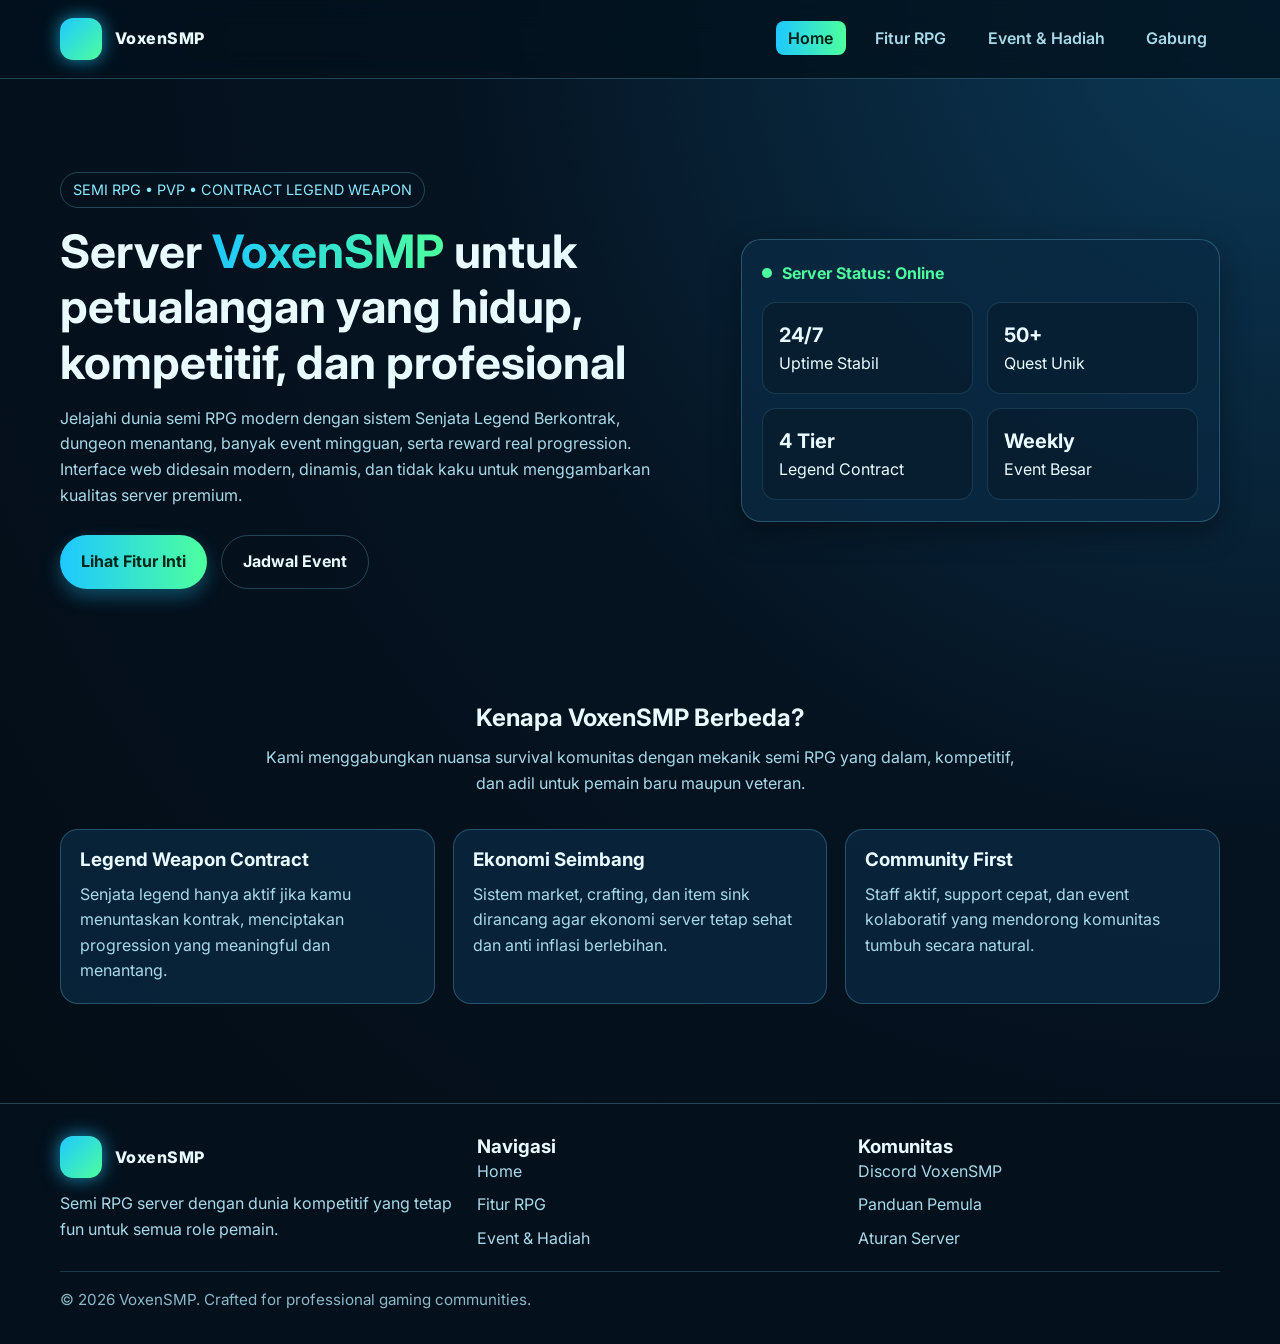
==== index.html @ 5a617f26 "Create multi-page VoxenSMP themed website with animations" ====
<!doctype html>
<html lang="id">
  <head>
    <meta charset="UTF-8" />
    <meta name="viewport" content="width=device-width, initial-scale=1.0" />
    <title>VoxenSMP | Semi RPG Minecraft Server</title>
    <meta name="description" content="Website resmi VoxenSMP - server semi RPG dengan senjata legend berkontrak, event seru, dan hadiah eksklusif." />
    <link rel="preconnect" href="https://fonts.googleapis.com" />
    <link rel="preconnect" href="https://fonts.gstatic.com" crossorigin />
    <link href="https://fonts.googleapis.com/css2?family=Inter:wght@400;600;700;800&display=swap" rel="stylesheet" />
    <link rel="stylesheet" href="assets/css/style.css" />
  </head>
  <body>
    <header>
      <div class="container navbar">
        <a class="brand" href="index.html"><span class="brand-glow"></span>VoxenSMP</a>
        <ul class="nav-links">
          <li><a class="active" href="index.html">Home</a></li>
          <li><a href="features.html">Fitur RPG</a></li>
          <li><a href="events.html">Event & Hadiah</a></li>
          <li><a href="#join">Gabung</a></li>
        </ul>
      </div>
    </header>

    <main>
      <section class="hero">
        <span class="floating-orb orb-a"></span>
        <span class="floating-orb orb-b"></span>
        <div class="container hero-grid">
          <div class="reveal">
            <span class="tag">SEMI RPG • PVP • CONTRACT LEGEND WEAPON</span>
            <h1>Server <span class="text-accent">VoxenSMP</span> untuk petualangan yang hidup, kompetitif, dan profesional</h1>
            <p>
              Jelajahi dunia semi RPG modern dengan sistem Senjata Legend Berkontrak, dungeon menantang,
              banyak event mingguan, serta reward real progression. Interface web didesain modern, dinamis,
              dan tidak kaku untuk menggambarkan kualitas server premium.
            </p>
            <div class="cta-row" id="join">
              <a class="btn-primary" href="features.html">Lihat Fitur Inti</a>
              <a class="btn-secondary" href="events.html">Jadwal Event</a>
            </div>
          </div>

          <aside class="hero-card reveal">
            <div class="live-indicator"><span class="live-dot"></span>Server Status: Online</div>
            <div class="stats">
              <div class="stat-item">
                <strong>24/7</strong>
                <span>Uptime Stabil</span>
              </div>
              <div class="stat-item">
                <strong>50+</strong>
                <span>Quest Unik</span>
              </div>
              <div class="stat-item">
                <strong>4 Tier</strong>
                <span>Legend Contract</span>
              </div>
              <div class="stat-item">
                <strong>Weekly</strong>
                <span>Event Besar</span>
              </div>
            </div>
          </aside>
        </div>
      </section>

      <section>
        <div class="container">
          <div class="section-head reveal">
            <h2>Kenapa VoxenSMP Berbeda?</h2>
            <p>
              Kami menggabungkan nuansa survival komunitas dengan mekanik semi RPG yang dalam, kompetitif,
              dan adil untuk pemain baru maupun veteran.
            </p>
          </div>
          <div class="card-grid">
            <article class="card reveal">
              <h3>Legend Weapon Contract</h3>
              <p>Senjata legend hanya aktif jika kamu menuntaskan kontrak, menciptakan progression yang meaningful dan menantang.</p>
            </article>
            <article class="card reveal">
              <h3>Ekonomi Seimbang</h3>
              <p>Sistem market, crafting, dan item sink dirancang agar ekonomi server tetap sehat dan anti inflasi berlebihan.</p>
            </article>
            <article class="card reveal">
              <h3>Community First</h3>
              <p>Staff aktif, support cepat, dan event kolaboratif yang mendorong komunitas tumbuh secara natural.</p>
            </article>
          </div>
        </div>
      </section>
    </main>

    <footer>
      <div class="container">
        <div class="footer-grid">
          <div>
            <a class="brand" href="index.html"><span class="brand-glow"></span>VoxenSMP</a>
            <p style="margin-top:0.8rem;color:var(--muted);">Semi RPG server dengan dunia kompetitif yang tetap fun untuk semua role pemain.</p>
          </div>
          <div>
            <h3>Navigasi</h3>
            <ul class="footer-links">
              <li><a href="index.html">Home</a></li>
              <li><a href="features.html">Fitur RPG</a></li>
              <li><a href="events.html">Event & Hadiah</a></li>
            </ul>
          </div>
          <div>
            <h3>Komunitas</h3>
            <ul class="footer-links">
              <li><a href="#">Discord VoxenSMP</a></li>
              <li><a href="#">Panduan Pemula</a></li>
              <li><a href="#">Aturan Server</a></li>
            </ul>
          </div>
        </div>
        <p class="copy">© <span id="year"></span> VoxenSMP. Crafted for professional gaming communities.</p>
      </div>
    </footer>

    <script src="assets/js/main.js"></script>
  </body>
</html>
---- assets/css/style.css ----
:root {
  --bg: #061a2a;
  --bg-soft: #0b2740;
  --card: rgba(10, 42, 67, 0.75);
  --primary: #1ec8ff;
  --secondary: #4dff9d;
  --text: #e9fbff;
  --muted: #a8d9e8;
  --line: rgba(126, 228, 255, 0.25);
  --shadow: 0 10px 30px rgba(0, 0, 0, 0.35);
}

* {
  margin: 0;
  padding: 0;
  box-sizing: border-box;
}

html,
body {
  scroll-behavior: smooth;
  font-family: "Inter", "Segoe UI", Tahoma, Geneva, Verdana, sans-serif;
  background: radial-gradient(circle at top right, #0c3a58 0%, #051321 45%, #030c14 100%);
  color: var(--text);
  line-height: 1.6;
}

body::before {
  content: "";
  position: fixed;
  inset: 0;
  pointer-events: none;
  background: linear-gradient(120deg, rgba(30, 200, 255, 0.08), rgba(77, 255, 157, 0.05));
  z-index: -2;
}

.container {
  width: min(1160px, 92%);
  margin: 0 auto;
}

header {
  position: sticky;
  top: 0;
  z-index: 30;
  backdrop-filter: blur(14px);
  background: rgba(2, 17, 29, 0.78);
  border-bottom: 1px solid var(--line);
}

.navbar {
  display: flex;
  justify-content: space-between;
  align-items: center;
  min-height: 78px;
  gap: 1rem;
}

.brand {
  display: flex;
  align-items: center;
  gap: 0.8rem;
  text-decoration: none;
  color: var(--text);
  font-weight: 800;
  letter-spacing: 0.5px;
}

.brand-glow {
  width: 42px;
  height: 42px;
  border-radius: 13px;
  background: linear-gradient(135deg, var(--primary), var(--secondary));
  box-shadow: 0 0 18px rgba(30, 200, 255, 0.7);
  animation: pulse 2.8s infinite;
}

.nav-links {
  display: flex;
  align-items: center;
  gap: 1rem;
  list-style: none;
}

.nav-links a {
  text-decoration: none;
  color: var(--muted);
  font-weight: 600;
  padding: 0.45rem 0.8rem;
  border-radius: 8px;
  transition: 0.25s;
}

.nav-links a:hover,
.nav-links a.active {
  color: #002016;
  background: linear-gradient(90deg, var(--primary), var(--secondary));
}

.btn-primary,
.btn-secondary {
  display: inline-flex;
  align-items: center;
  justify-content: center;
  text-decoration: none;
  border-radius: 999px;
  padding: 0.8rem 1.3rem;
  font-weight: 700;
  transition: 0.25s ease;
  border: none;
}

.btn-primary {
  background: linear-gradient(90deg, var(--primary), var(--secondary));
  color: #002619;
  box-shadow: 0 8px 18px rgba(30, 200, 255, 0.32);
}

.btn-primary:hover {
  transform: translateY(-2px);
}

.btn-secondary {
  border: 1px solid var(--line);
  color: var(--text);
}

.btn-secondary:hover {
  border-color: var(--secondary);
  color: var(--secondary);
}

.hero {
  position: relative;
  padding: 5.8rem 0 4rem;
  overflow: hidden;
}

.floating-orb {
  position: absolute;
  border-radius: 999px;
  filter: blur(4px);
  z-index: -1;
  animation: float 7s ease-in-out infinite;
}

.orb-a {
  width: 190px;
  height: 190px;
  background: rgba(30, 200, 255, 0.26);
  top: 12%;
  left: -70px;
}

.orb-b {
  width: 250px;
  height: 250px;
  background: rgba(77, 255, 157, 0.21);
  right: -80px;
  bottom: 0;
  animation-delay: 1.4s;
}

.hero-grid {
  display: grid;
  grid-template-columns: 1.15fr 0.85fr;
  gap: 2rem;
  align-items: center;
}

.tag {
  display: inline-block;
  margin-bottom: 1rem;
  font-size: 0.9rem;
  color: #8ceaff;
  padding: 0.35rem 0.75rem;
  border: 1px solid var(--line);
  border-radius: 999px;
}

h1,
h2,
h3 {
  line-height: 1.2;
}

.hero h1 {
  font-size: clamp(2rem, 3.6vw, 3.6rem);
  margin-bottom: 1rem;
}

.text-accent {
  background: linear-gradient(90deg, var(--primary), var(--secondary));
  -webkit-background-clip: text;
  background-clip: text;
  color: transparent;
}

.hero p {
  color: var(--muted);
  max-width: 620px;
}

.cta-row {
  display: flex;
  flex-wrap: wrap;
  gap: 0.9rem;
  margin-top: 1.7rem;
}

.hero-card {
  background: var(--card);
  border: 1px solid var(--line);
  border-radius: 20px;
  padding: 1.3rem;
  box-shadow: var(--shadow);
}

.live-indicator {
  display: flex;
  align-items: center;
  gap: 0.6rem;
  margin-bottom: 1rem;
  color: var(--secondary);
  font-weight: 700;
}

.live-dot {
  width: 10px;
  height: 10px;
  background: var(--secondary);
  border-radius: 999px;
  box-shadow: 0 0 0 0 rgba(77, 255, 157, 0.8);
  animation: ping 2s infinite;
}

.stats {
  display: grid;
  grid-template-columns: 1fr 1fr;
  gap: 0.9rem;
}

.stat-item {
  padding: 1rem;
  background: rgba(8, 28, 45, 0.72);
  border: 1px solid rgba(126, 228, 255, 0.14);
  border-radius: 14px;
}

.stat-item strong {
  font-size: 1.25rem;
  display: block;
}

section {
  padding: 3.2rem 0;
}

.section-head {
  text-align: center;
  margin-bottom: 2rem;
}

.section-head p {
  color: var(--muted);
  max-width: 760px;
  margin: 0.8rem auto 0;
}

.card-grid {
  display: grid;
  grid-template-columns: repeat(3, minmax(0, 1fr));
  gap: 1.1rem;
}

.card {
  background: var(--card);
  border: 1px solid var(--line);
  border-radius: 18px;
  padding: 1.2rem;
  transition: transform 0.3s, border-color 0.3s;
}

.card:hover {
  transform: translateY(-6px);
  border-color: rgba(77, 255, 157, 0.5);
}

.card p {
  color: var(--muted);
  margin-top: 0.65rem;
}

.timeline {
  border-left: 2px solid rgba(30, 200, 255, 0.35);
  padding-left: 1.2rem;
  display: grid;
  gap: 1rem;
}

.timeline-item {
  background: rgba(9, 35, 56, 0.75);
  border: 1px solid var(--line);
  border-radius: 14px;
  padding: 1rem;
}

.timeline-item small {
  color: var(--secondary);
  font-weight: 700;
}

footer {
  margin-top: 3rem;
  border-top: 1px solid var(--line);
  background: rgba(4, 18, 30, 0.82);
  padding: 2rem 0;
}

.footer-grid {
  display: grid;
  grid-template-columns: 1.1fr 1fr 1fr;
  gap: 1.2rem;
}

.footer-links {
  list-style: none;
  display: grid;
  gap: 0.5rem;
}

.footer-links a {
  color: var(--muted);
  text-decoration: none;
}

.footer-links a:hover {
  color: var(--secondary);
}

.copy {
  margin-top: 1.2rem;
  color: #8cb8c7;
  font-size: 0.95rem;
  border-top: 1px solid rgba(126, 228, 255, 0.2);
  padding-top: 1rem;
}

.reveal {
  opacity: 0;
  transform: translateY(14px);
  transition: all 0.6s ease;
}

.reveal.visible {
  opacity: 1;
  transform: none;
}

@keyframes pulse {
  0%,
  100% { transform: scale(1); }
  50% { transform: scale(1.08); }
}

@keyframes float {
  0%,
  100% { transform: translateY(0); }
  50% { transform: translateY(-16px); }
}

@keyframes ping {
  0% { box-shadow: 0 0 0 0 rgba(77, 255, 157, 0.65); }
  80% { box-shadow: 0 0 0 12px rgba(77, 255, 157, 0); }
  100% { box-shadow: 0 0 0 0 rgba(77, 255, 157, 0); }
}

@media (max-width: 980px) {
  .hero-grid,
  .footer-grid { grid-template-columns: 1fr; }
  .card-grid { grid-template-columns: repeat(2, minmax(0, 1fr)); }
}

@media (max-width: 700px) {
  .navbar { flex-wrap: wrap; padding: 0.8rem 0; }
  .nav-links { flex-wrap: wrap; }
  .card-grid,
  .stats { grid-template-columns: 1fr; }
  .hero { padding-top: 3.2rem; }
}
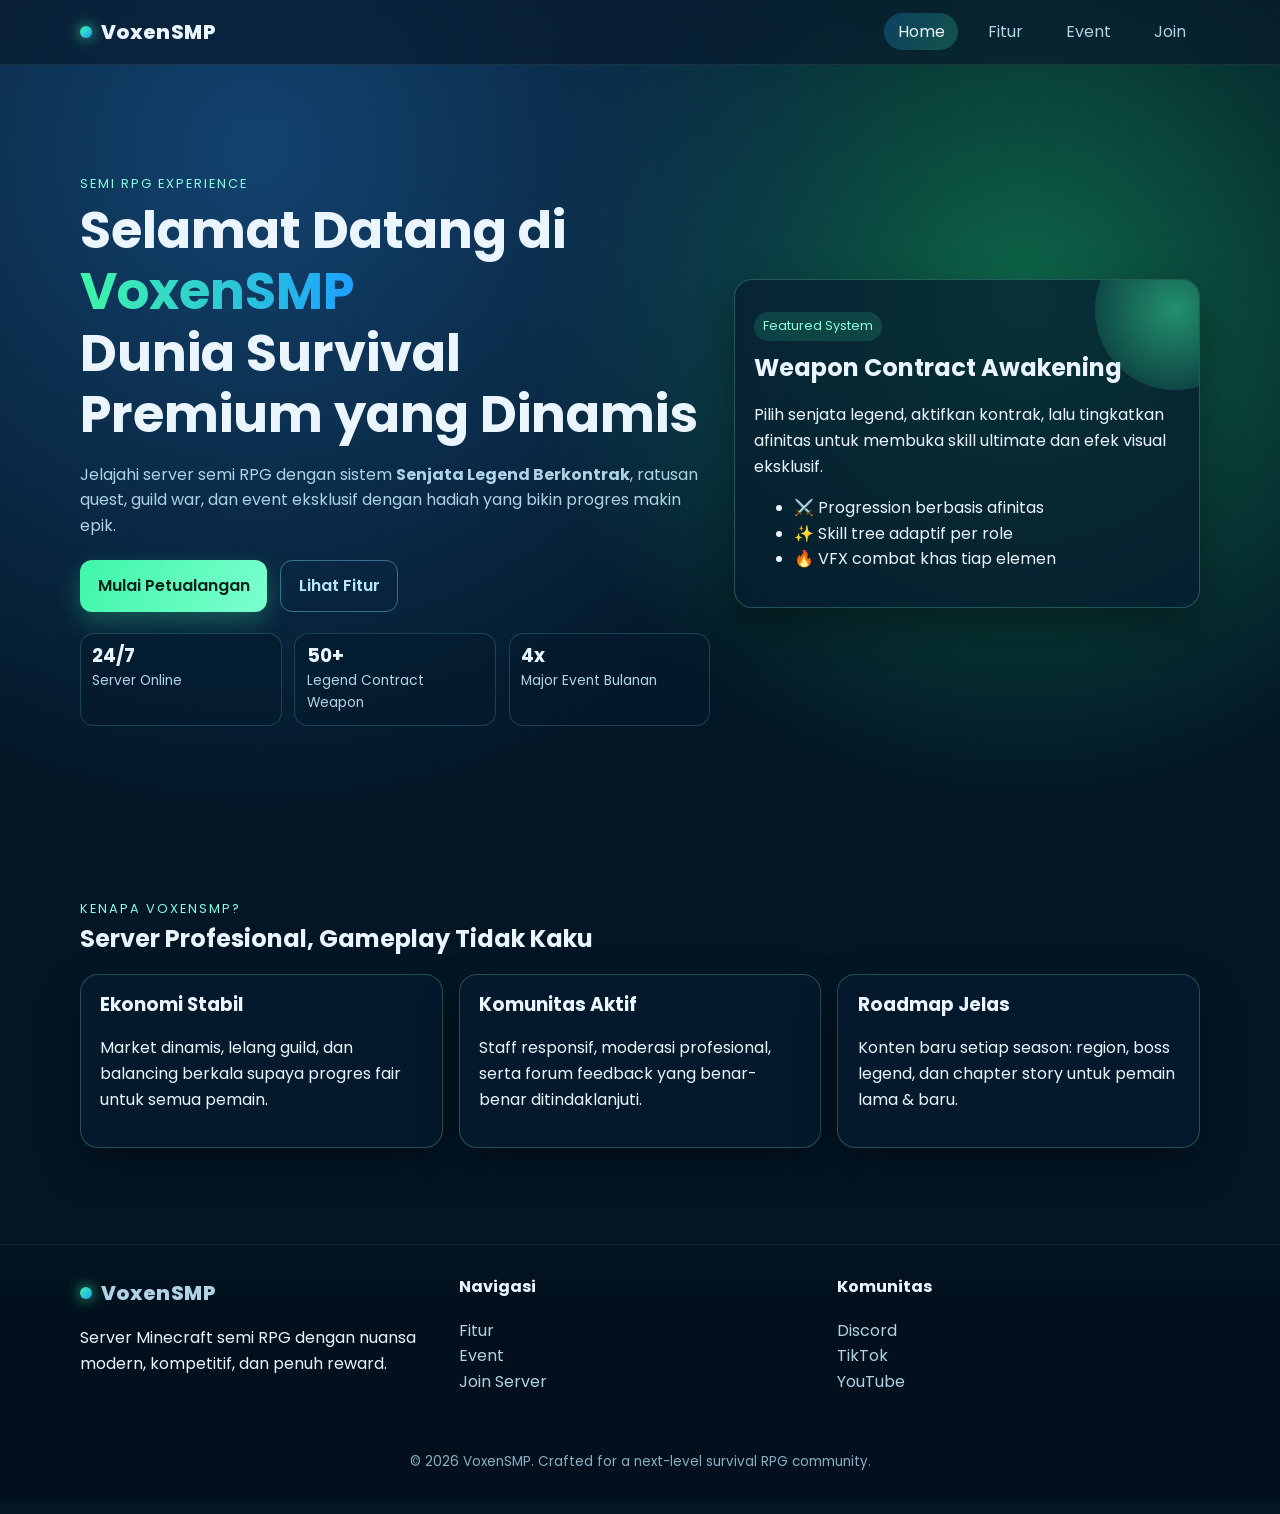
==== commit e526e181: "Create multi-page VoxenSMP website with animated blue-green theme" ====
--- a/index.html
+++ b/index.html
@@ -3,124 +3,152 @@
   <head>
     <meta charset="UTF-8" />
     <meta name="viewport" content="width=device-width, initial-scale=1.0" />
-    <title>VoxenSMP | Semi RPG Minecraft Server</title>
-    <meta name="description" content="Website resmi VoxenSMP - server semi RPG dengan senjata legend berkontrak, event seru, dan hadiah eksklusif." />
+    <title>VoxenSMP | Semi RPG Survival Server</title>
+    <meta
+      name="description"
+      content="VoxenSMP adalah server semi RPG dengan sistem senjata legend berkontrak, event rutin, dan hadiah menarik."
+    />
     <link rel="preconnect" href="https://fonts.googleapis.com" />
     <link rel="preconnect" href="https://fonts.gstatic.com" crossorigin />
-    <link href="https://fonts.googleapis.com/css2?family=Inter:wght@400;600;700;800&display=swap" rel="stylesheet" />
-    <link rel="stylesheet" href="assets/css/style.css" />
+    <link
+      href="https://fonts.googleapis.com/css2?family=Poppins:wght@300;400;500;600;700;800&display=swap"
+      rel="stylesheet"
+    />
+    <link rel="stylesheet" href="assets/styles.css" />
   </head>
   <body>
-    <header>
-      <div class="container navbar">
-        <a class="brand" href="index.html"><span class="brand-glow"></span>VoxenSMP</a>
-        <ul class="nav-links">
-          <li><a class="active" href="index.html">Home</a></li>
-          <li><a href="features.html">Fitur RPG</a></li>
-          <li><a href="events.html">Event & Hadiah</a></li>
-          <li><a href="#join">Gabung</a></li>
-        </ul>
+    <div class="bg-orb orb-a"></div>
+    <div class="bg-orb orb-b"></div>
+
+    <header class="site-header glass">
+      <div class="container nav-wrap">
+        <a class="brand" href="index.html">
+          <span class="brand-dot"></span>
+          VoxenSMP
+        </a>
+
+        <button class="menu-toggle" aria-label="Buka menu">☰</button>
+
+        <nav>
+          <ul class="nav-list">
+            <li><a class="active" href="index.html">Home</a></li>
+            <li><a href="fitur.html">Fitur</a></li>
+            <li><a href="event.html">Event</a></li>
+            <li><a href="join.html">Join</a></li>
+          </ul>
+        </nav>
       </div>
     </header>
 
     <main>
-      <section class="hero">
-        <span class="floating-orb orb-a"></span>
-        <span class="floating-orb orb-b"></span>
+      <section class="hero section">
         <div class="container hero-grid">
           <div class="reveal">
-            <span class="tag">SEMI RPG • PVP • CONTRACT LEGEND WEAPON</span>
-            <h1>Server <span class="text-accent">VoxenSMP</span> untuk petualangan yang hidup, kompetitif, dan profesional</h1>
-            <p>
-              Jelajahi dunia semi RPG modern dengan sistem Senjata Legend Berkontrak, dungeon menantang,
-              banyak event mingguan, serta reward real progression. Interface web didesain modern, dinamis,
-              dan tidak kaku untuk menggambarkan kualitas server premium.
+            <p class="kicker">Semi RPG Experience</p>
+            <h1>
+              Selamat Datang di <span>VoxenSMP</span><br />
+              Dunia Survival Premium yang Dinamis
+            </h1>
+            <p class="lead">
+              Jelajahi server semi RPG dengan sistem <strong>Senjata Legend Berkontrak</strong>,
+              ratusan quest, guild war, dan event eksklusif dengan hadiah yang bikin progres makin
+              epik.
             </p>
-            <div class="cta-row" id="join">
-              <a class="btn-primary" href="features.html">Lihat Fitur Inti</a>
-              <a class="btn-secondary" href="events.html">Jadwal Event</a>
+            <div class="hero-actions">
+              <a class="btn btn-primary" href="join.html">Mulai Petualangan</a>
+              <a class="btn btn-outline" href="fitur.html">Lihat Fitur</a>
+            </div>
+            <div class="stats">
+              <article>
+                <h3>24/7</h3>
+                <p>Server Online</p>
+              </article>
+              <article>
+                <h3>50+</h3>
+                <p>Legend Contract Weapon</p>
+              </article>
+              <article>
+                <h3>4x</h3>
+                <p>Major Event Bulanan</p>
+              </article>
             </div>
           </div>
-
-          <aside class="hero-card reveal">
-            <div class="live-indicator"><span class="live-dot"></span>Server Status: Online</div>
-            <div class="stats">
-              <div class="stat-item">
-                <strong>24/7</strong>
-                <span>Uptime Stabil</span>
-              </div>
-              <div class="stat-item">
-                <strong>50+</strong>
-                <span>Quest Unik</span>
-              </div>
-              <div class="stat-item">
-                <strong>4 Tier</strong>
-                <span>Legend Contract</span>
-              </div>
-              <div class="stat-item">
-                <strong>Weekly</strong>
-                <span>Event Besar</span>
-              </div>
-            </div>
-          </aside>
+          <div class="card showpiece reveal">
+            <p class="chip">Featured System</p>
+            <h2>Weapon Contract Awakening</h2>
+            <p>
+              Pilih senjata legend, aktifkan kontrak, lalu tingkatkan afinitas untuk membuka skill
+              ultimate dan efek visual eksklusif.
+            </p>
+            <ul>
+              <li>⚔️ Progression berbasis afinitas</li>
+              <li>✨ Skill tree adaptif per role</li>
+              <li>🔥 VFX combat khas tiap elemen</li>
+            </ul>
+          </div>
         </div>
       </section>
 
-      <section>
+      <section class="section">
         <div class="container">
           <div class="section-head reveal">
-            <h2>Kenapa VoxenSMP Berbeda?</h2>
-            <p>
-              Kami menggabungkan nuansa survival komunitas dengan mekanik semi RPG yang dalam, kompetitif,
-              dan adil untuk pemain baru maupun veteran.
-            </p>
+            <p class="kicker">Kenapa VoxenSMP?</p>
+            <h2>Server Profesional, Gameplay Tidak Kaku</h2>
           </div>
-          <div class="card-grid">
+
+          <div class="feature-grid">
             <article class="card reveal">
-              <h3>Legend Weapon Contract</h3>
-              <p>Senjata legend hanya aktif jika kamu menuntaskan kontrak, menciptakan progression yang meaningful dan menantang.</p>
+              <h3>Ekonomi Stabil</h3>
+              <p>
+                Market dinamis, lelang guild, dan balancing berkala supaya progres fair untuk semua
+                pemain.
+              </p>
             </article>
             <article class="card reveal">
-              <h3>Ekonomi Seimbang</h3>
-              <p>Sistem market, crafting, dan item sink dirancang agar ekonomi server tetap sehat dan anti inflasi berlebihan.</p>
+              <h3>Komunitas Aktif</h3>
+              <p>
+                Staff responsif, moderasi profesional, serta forum feedback yang benar-benar
+                ditindaklanjuti.
+              </p>
             </article>
             <article class="card reveal">
-              <h3>Community First</h3>
-              <p>Staff aktif, support cepat, dan event kolaboratif yang mendorong komunitas tumbuh secara natural.</p>
+              <h3>Roadmap Jelas</h3>
+              <p>
+                Konten baru setiap season: region, boss legend, dan chapter story untuk pemain lama
+                & baru.
+              </p>
             </article>
           </div>
         </div>
       </section>
     </main>
 
-    <footer>
-      <div class="container">
-        <div class="footer-grid">
-          <div>
-            <a class="brand" href="index.html"><span class="brand-glow"></span>VoxenSMP</a>
-            <p style="margin-top:0.8rem;color:var(--muted);">Semi RPG server dengan dunia kompetitif yang tetap fun untuk semua role pemain.</p>
-          </div>
-          <div>
-            <h3>Navigasi</h3>
-            <ul class="footer-links">
-              <li><a href="index.html">Home</a></li>
-              <li><a href="features.html">Fitur RPG</a></li>
-              <li><a href="events.html">Event & Hadiah</a></li>
-            </ul>
-          </div>
-          <div>
-            <h3>Komunitas</h3>
-            <ul class="footer-links">
-              <li><a href="#">Discord VoxenSMP</a></li>
-              <li><a href="#">Panduan Pemula</a></li>
-              <li><a href="#">Aturan Server</a></li>
-            </ul>
-          </div>
+    <footer class="site-footer">
+      <div class="container footer-grid">
+        <div>
+          <a class="brand" href="index.html"><span class="brand-dot"></span>VoxenSMP</a>
+          <p>Server Minecraft semi RPG dengan nuansa modern, kompetitif, dan penuh reward.</p>
         </div>
-        <p class="copy">© <span id="year"></span> VoxenSMP. Crafted for professional gaming communities.</p>
+        <div>
+          <h4>Navigasi</h4>
+          <ul>
+            <li><a href="fitur.html">Fitur</a></li>
+            <li><a href="event.html">Event</a></li>
+            <li><a href="join.html">Join Server</a></li>
+          </ul>
+        </div>
+        <div>
+          <h4>Komunitas</h4>
+          <ul>
+            <li><a href="#">Discord</a></li>
+            <li><a href="#">TikTok</a></li>
+            <li><a href="#">YouTube</a></li>
+          </ul>
+        </div>
       </div>
+      <p class="copyright">© 2026 VoxenSMP. Crafted for a next-level survival RPG community.</p>
     </footer>
 
-    <script src="assets/js/main.js"></script>
+    <script src="assets/script.js"></script>
   </body>
 </html>
--- a/assets/styles.css
+++ b/assets/styles.css
@@ -0,0 +1,369 @@
+:root {
+  --bg: #031625;
+  --bg-soft: #0a2238;
+  --text: #eaf5ff;
+  --muted: #afd2e5;
+  --blue: #1da1ff;
+  --green: #3ef6a8;
+  --card: rgba(7, 28, 47, 0.7);
+  --border: rgba(126, 241, 198, 0.25);
+  --shadow: 0 18px 40px rgba(0, 0, 0, 0.35);
+}
+
+* {
+  box-sizing: border-box;
+}
+
+html,
+body {
+  margin: 0;
+  padding: 0;
+  font-family: 'Poppins', sans-serif;
+  color: var(--text);
+  background: radial-gradient(circle at 20% 10%, #134370 0, transparent 40%),
+    radial-gradient(circle at 80% 20%, #0e6649 0, transparent 32%), var(--bg);
+}
+
+body {
+  min-height: 100vh;
+  line-height: 1.6;
+  overflow-x: hidden;
+}
+
+a {
+  color: inherit;
+  text-decoration: none;
+}
+
+.container {
+  width: min(1120px, 92vw);
+  margin: 0 auto;
+}
+
+.section {
+  padding: 6rem 0 4rem;
+}
+
+.glass {
+  background: rgba(9, 26, 43, 0.65);
+  backdrop-filter: blur(10px);
+  border-bottom: 1px solid rgba(255, 255, 255, 0.08);
+}
+
+.site-header {
+  position: sticky;
+  top: 0;
+  z-index: 999;
+}
+
+.nav-wrap {
+  display: flex;
+  justify-content: space-between;
+  align-items: center;
+  gap: 1rem;
+  padding: 1rem 0;
+}
+
+.brand {
+  font-size: 1.25rem;
+  font-weight: 800;
+  letter-spacing: 0.4px;
+  display: inline-flex;
+  align-items: center;
+  gap: 0.55rem;
+}
+
+.brand-dot {
+  width: 12px;
+  height: 12px;
+  border-radius: 50%;
+  background: linear-gradient(135deg, var(--green), var(--blue));
+  box-shadow: 0 0 14px rgba(61, 251, 171, 0.85);
+}
+
+.nav-list {
+  display: flex;
+  list-style: none;
+  gap: 1rem;
+  margin: 0;
+  padding: 0;
+}
+
+.nav-list a {
+  padding: 0.45rem 0.85rem;
+  border-radius: 999px;
+  color: var(--muted);
+  transition: 0.25s ease;
+}
+
+.nav-list a:hover,
+.nav-list a.active {
+  color: var(--text);
+  background: linear-gradient(120deg, rgba(29, 161, 255, 0.25), rgba(62, 246, 168, 0.22));
+}
+
+.menu-toggle {
+  display: none;
+  background: transparent;
+  border: 1px solid var(--border);
+  color: var(--text);
+  border-radius: 10px;
+  padding: 0.3rem 0.7rem;
+}
+
+.hero-grid {
+  display: grid;
+  grid-template-columns: 1.15fr 0.85fr;
+  gap: 1.5rem;
+  align-items: center;
+}
+
+.kicker {
+  color: #83ffe2;
+  text-transform: uppercase;
+  letter-spacing: 2px;
+  font-size: 0.8rem;
+  margin-bottom: 0.35rem;
+}
+
+h1,
+h2,
+h3,
+h4 {
+  line-height: 1.2;
+  margin-top: 0;
+}
+
+h1 {
+  font-size: clamp(2rem, 4vw, 3.2rem);
+  margin-bottom: 1rem;
+}
+
+h1 span {
+  background: linear-gradient(90deg, var(--green), var(--blue));
+  -webkit-background-clip: text;
+  background-clip: text;
+  color: transparent;
+}
+
+.lead {
+  color: var(--muted);
+  max-width: 64ch;
+}
+
+.hero-actions {
+  display: flex;
+  gap: 0.8rem;
+  margin: 1.35rem 0;
+}
+
+.btn {
+  display: inline-flex;
+  align-items: center;
+  justify-content: center;
+  padding: 0.75rem 1.1rem;
+  border-radius: 12px;
+  font-weight: 600;
+  transition: transform 0.2s ease, box-shadow 0.2s ease;
+}
+
+.btn:hover {
+  transform: translateY(-2px);
+}
+
+.btn-primary {
+  color: #00241a;
+  background: linear-gradient(120deg, var(--green), #7cffd0);
+  box-shadow: 0 10px 24px rgba(62, 246, 168, 0.25);
+}
+
+.btn-outline {
+  border: 1px solid rgba(123, 224, 255, 0.4);
+  color: #b5e8ff;
+}
+
+.card {
+  background: var(--card);
+  border: 1px solid var(--border);
+  border-radius: 18px;
+  padding: 1.2rem;
+  box-shadow: var(--shadow);
+}
+
+.showpiece {
+  position: relative;
+  overflow: hidden;
+}
+
+.showpiece::after {
+  content: '';
+  position: absolute;
+  width: 160px;
+  height: 160px;
+  border-radius: 50%;
+  right: -56px;
+  top: -50px;
+  background: radial-gradient(circle at center, rgba(62, 246, 168, 0.5), rgba(29, 161, 255, 0));
+}
+
+.chip {
+  display: inline-block;
+  padding: 0.25rem 0.55rem;
+  border-radius: 999px;
+  background: rgba(62, 246, 168, 0.14);
+  color: #88ffd9;
+  font-size: 0.8rem;
+}
+
+.stats {
+  display: grid;
+  grid-template-columns: repeat(3, minmax(0, 1fr));
+  gap: 0.8rem;
+}
+
+.stats article {
+  border: 1px solid rgba(106, 229, 255, 0.2);
+  border-radius: 14px;
+  padding: 0.7rem;
+  background: rgba(4, 27, 44, 0.6);
+}
+
+.stats h3 {
+  margin-bottom: 0.15rem;
+}
+
+.stats p {
+  margin: 0;
+  font-size: 0.86rem;
+  color: var(--muted);
+}
+
+.section-head {
+  margin-bottom: 1.2rem;
+}
+
+.feature-grid,
+.join-grid,
+.timeline {
+  display: grid;
+  gap: 1rem;
+  grid-template-columns: repeat(auto-fit, minmax(230px, 1fr));
+}
+
+.site-footer {
+  margin-top: 2rem;
+  padding-top: 2rem;
+  background: linear-gradient(180deg, rgba(3, 22, 37, 0), rgba(2, 16, 28, 0.95) 22%);
+  border-top: 1px solid rgba(255, 255, 255, 0.08);
+}
+
+.footer-grid {
+  display: grid;
+  gap: 1rem;
+  grid-template-columns: repeat(auto-fit, minmax(220px, 1fr));
+}
+
+.site-footer ul {
+  list-style: none;
+  padding-left: 0;
+}
+
+.site-footer a {
+  color: var(--muted);
+}
+
+.site-footer a:hover {
+  color: #c9ffff;
+}
+
+.copyright {
+  text-align: center;
+  color: #86afc3;
+  font-size: 0.84rem;
+  margin-top: 1.5rem;
+  padding: 1rem 0 1.8rem;
+}
+
+.bg-orb {
+  position: fixed;
+  border-radius: 50%;
+  filter: blur(10px);
+  z-index: -1;
+  opacity: 0.45;
+  animation: float 9s ease-in-out infinite;
+}
+
+.orb-a {
+  width: 200px;
+  height: 200px;
+  left: -70px;
+  bottom: 25%;
+  background: #1da1ff;
+}
+
+.orb-b {
+  width: 260px;
+  height: 260px;
+  right: -90px;
+  top: 18%;
+  background: #3ef6a8;
+  animation-delay: 1.2s;
+}
+
+.reveal {
+  opacity: 0;
+  transform: translateY(16px);
+  transition: opacity 0.6s ease, transform 0.6s ease;
+}
+
+.reveal.visible {
+  opacity: 1;
+  transform: translateY(0);
+}
+
+@keyframes float {
+  0%,
+  100% {
+    transform: translateY(0);
+  }
+  50% {
+    transform: translateY(-12px);
+  }
+}
+
+@media (max-width: 850px) {
+  .hero-grid {
+    grid-template-columns: 1fr;
+  }
+
+  .menu-toggle {
+    display: block;
+  }
+
+  nav {
+    position: relative;
+  }
+
+  .nav-list {
+    position: absolute;
+    right: 0;
+    top: 42px;
+    min-width: 180px;
+    flex-direction: column;
+    padding: 0.75rem;
+    border-radius: 12px;
+    background: rgba(7, 30, 52, 0.95);
+    border: 1px solid var(--border);
+    transform-origin: top right;
+    transform: scale(0.95);
+    opacity: 0;
+    pointer-events: none;
+    transition: 0.2s ease;
+  }
+
+  .nav-list.open {
+    opacity: 1;
+    pointer-events: auto;
+    transform: scale(1);
+  }
+}
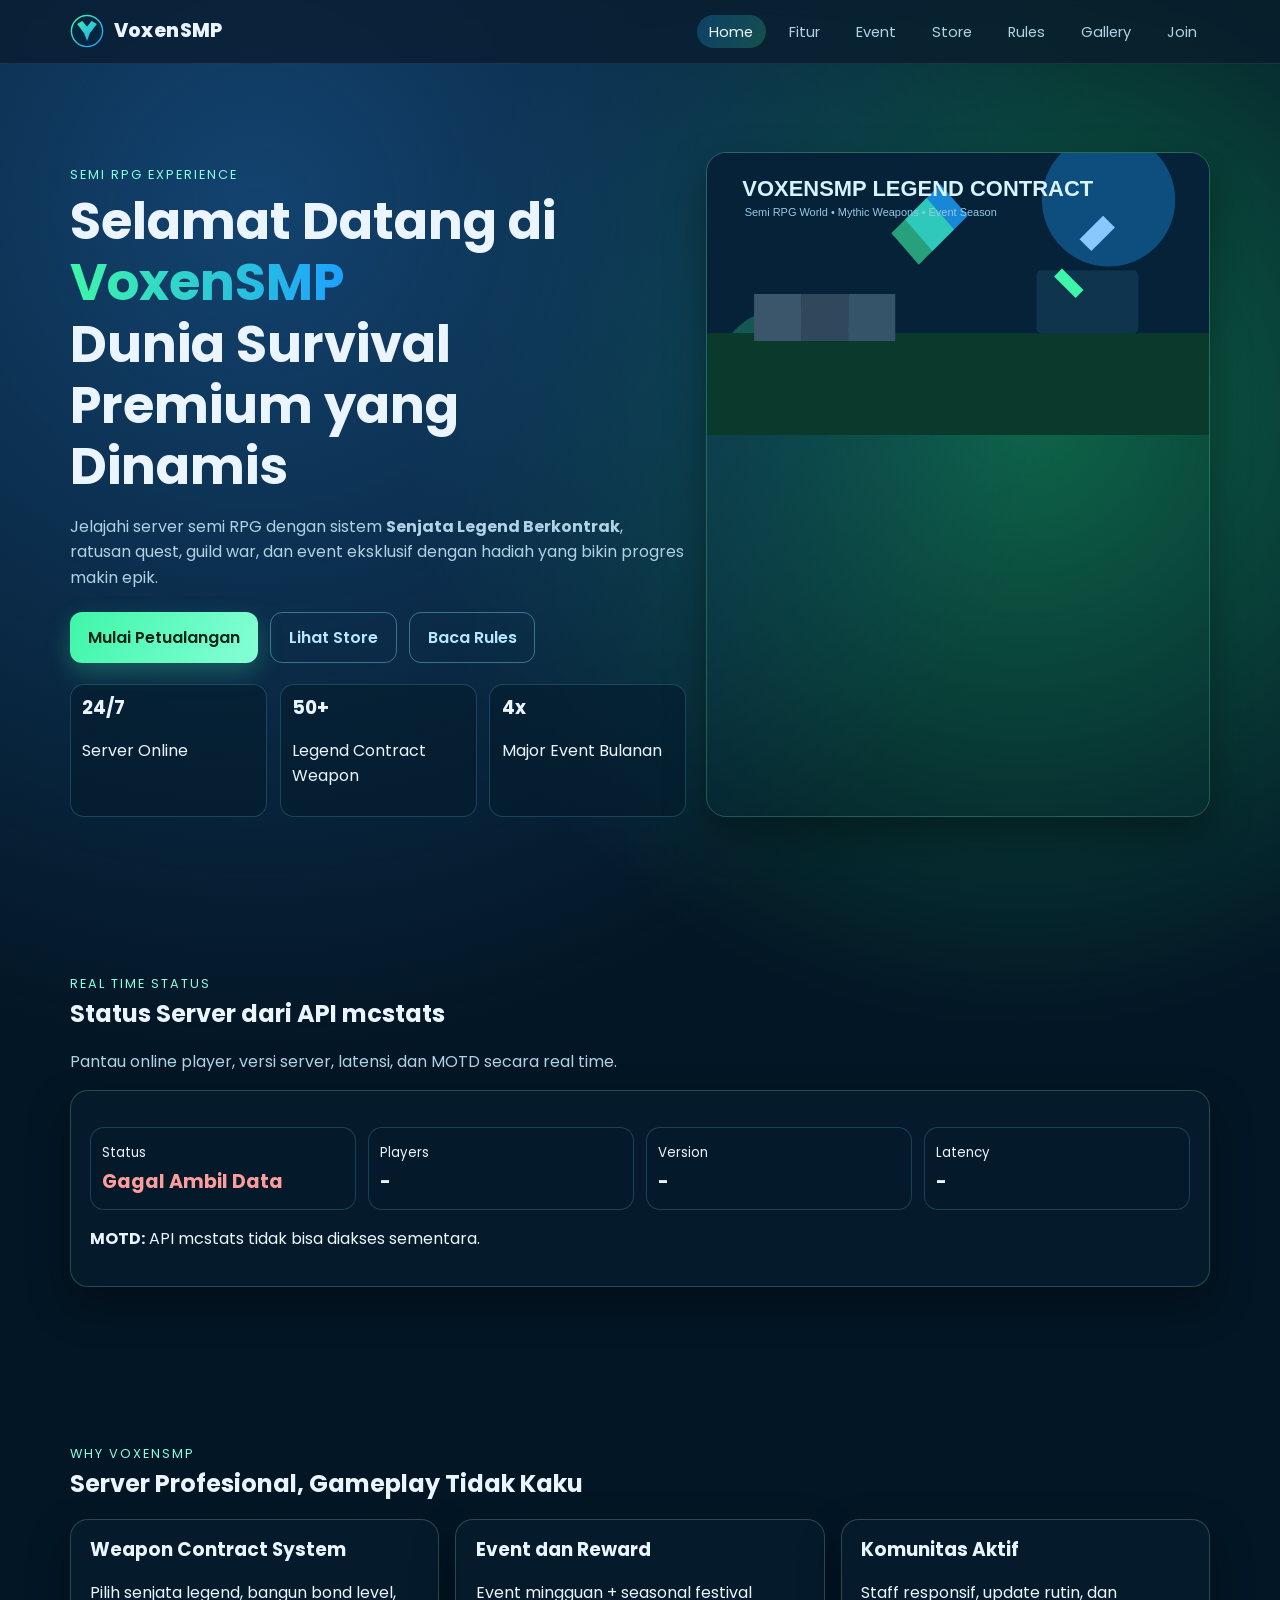
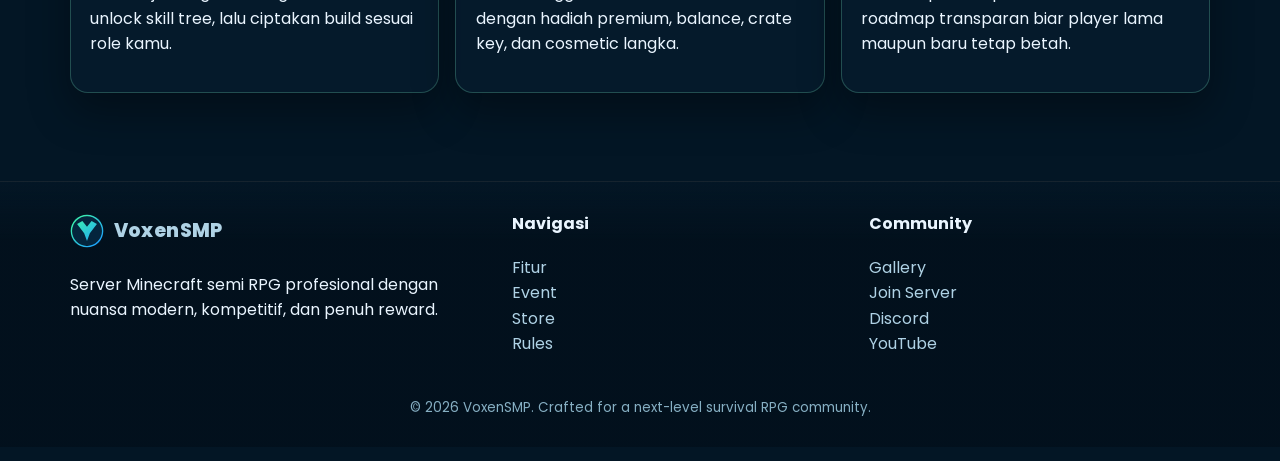
==== commit 3bbe42a3: "Add realtime server status, store page, rules, gallery, and media assets" ====
--- a/index.html
+++ b/index.html
@@ -4,16 +4,10 @@
     <meta charset="UTF-8" />
     <meta name="viewport" content="width=device-width, initial-scale=1.0" />
     <title>VoxenSMP | Semi RPG Survival Server</title>
-    <meta
-      name="description"
-      content="VoxenSMP adalah server semi RPG dengan sistem senjata legend berkontrak, event rutin, dan hadiah menarik."
-    />
+    <meta name="description" content="VoxenSMP adalah server semi RPG dengan sistem senjata legend berkontrak, event rutin, dan hadiah menarik." />
     <link rel="preconnect" href="https://fonts.googleapis.com" />
     <link rel="preconnect" href="https://fonts.gstatic.com" crossorigin />
-    <link
-      href="https://fonts.googleapis.com/css2?family=Poppins:wght@300;400;500;600;700;800&display=swap"
-      rel="stylesheet"
-    />
+    <link href="https://fonts.googleapis.com/css2?family=Poppins:wght@300;400;500;600;700;800&display=swap" rel="stylesheet" />
     <link rel="stylesheet" href="assets/styles.css" />
   </head>
   <body>
@@ -22,18 +16,16 @@
 
     <header class="site-header glass">
       <div class="container nav-wrap">
-        <a class="brand" href="index.html">
-          <span class="brand-dot"></span>
-          VoxenSMP
-        </a>
-
+        <a class="brand" href="index.html"><img class="brand-logo" src="assets/images/logo-voxen.svg" alt="Logo VoxenSMP" /> VoxenSMP</a>
         <button class="menu-toggle" aria-label="Buka menu">☰</button>
-
         <nav>
           <ul class="nav-list">
             <li><a class="active" href="index.html">Home</a></li>
             <li><a href="fitur.html">Fitur</a></li>
             <li><a href="event.html">Event</a></li>
+            <li><a href="store.html">Store</a></li>
+            <li><a href="rules.html">Rules</a></li>
+            <li><a href="gallery.html">Gallery</a></li>
             <li><a href="join.html">Join</a></li>
           </ul>
         </nav>
@@ -41,83 +33,56 @@
     </header>
 
     <main>
-      <section class="hero section">
+      <section class="section">
         <div class="container hero-grid">
           <div class="reveal">
             <p class="kicker">Semi RPG Experience</p>
-            <h1>
-              Selamat Datang di <span>VoxenSMP</span><br />
-              Dunia Survival Premium yang Dinamis
-            </h1>
-            <p class="lead">
-              Jelajahi server semi RPG dengan sistem <strong>Senjata Legend Berkontrak</strong>,
-              ratusan quest, guild war, dan event eksklusif dengan hadiah yang bikin progres makin
-              epik.
-            </p>
+            <h1>Selamat Datang di <span>VoxenSMP</span><br />Dunia Survival Premium yang Dinamis</h1>
+            <p class="lead">Jelajahi server semi RPG dengan sistem <strong>Senjata Legend Berkontrak</strong>, ratusan quest, guild war, dan event eksklusif dengan hadiah yang bikin progres makin epik.</p>
             <div class="hero-actions">
               <a class="btn btn-primary" href="join.html">Mulai Petualangan</a>
-              <a class="btn btn-outline" href="fitur.html">Lihat Fitur</a>
+              <a class="btn btn-outline" href="store.html">Lihat Store</a>
+              <a class="btn btn-outline" href="rules.html">Baca Rules</a>
             </div>
             <div class="stats">
-              <article>
-                <h3>24/7</h3>
-                <p>Server Online</p>
-              </article>
-              <article>
-                <h3>50+</h3>
-                <p>Legend Contract Weapon</p>
-              </article>
-              <article>
-                <h3>4x</h3>
-                <p>Major Event Bulanan</p>
-              </article>
+              <article><h3>24/7</h3><p>Server Online</p></article>
+              <article><h3>50+</h3><p>Legend Contract Weapon</p></article>
+              <article><h3>4x</h3><p>Major Event Bulanan</p></article>
             </div>
           </div>
-          <div class="card showpiece reveal">
-            <p class="chip">Featured System</p>
-            <h2>Weapon Contract Awakening</h2>
-            <p>
-              Pilih senjata legend, aktifkan kontrak, lalu tingkatkan afinitas untuk membuka skill
-              ultimate dan efek visual eksklusif.
-            </p>
-            <ul>
-              <li>⚔️ Progression berbasis afinitas</li>
-              <li>✨ Skill tree adaptif per role</li>
-              <li>🔥 VFX combat khas tiap elemen</li>
-            </ul>
-          </div>
+          <div class="hero-media reveal"><img src="assets/images/hero-rpg.svg" alt="Ilustrasi dunia Minecraft semi RPG VoxenSMP" /></div>
         </div>
       </section>
 
       <section class="section">
         <div class="container">
           <div class="section-head reveal">
-            <p class="kicker">Kenapa VoxenSMP?</p>
+            <p class="kicker">Real Time Status</p>
+            <h2>Status Server dari API mcstats</h2>
+            <p class="lead">Pantau online player, versi server, latensi, dan MOTD secara real time.</p>
+          </div>
+          <article class="card reveal" data-server-host="play.voxensmp.net">
+            <div class="status-grid">
+              <div class="status-item"><small>Status</small><span class="status-value" data-status-online>Memuat...</span></div>
+              <div class="status-item"><small>Players</small><span class="status-value" data-status-players>-</span></div>
+              <div class="status-item"><small>Version</small><span class="status-value" data-status-version>-</span></div>
+              <div class="status-item"><small>Latency</small><span class="status-value" data-status-latency>-</span></div>
+            </div>
+            <p><strong>MOTD:</strong> <span data-status-motd>Memuat deskripsi server...</span></p>
+          </article>
+        </div>
+      </section>
+
+      <section class="section">
+        <div class="container">
+          <div class="section-head reveal">
+            <p class="kicker">Why VoxenSMP</p>
             <h2>Server Profesional, Gameplay Tidak Kaku</h2>
           </div>
-
           <div class="feature-grid">
-            <article class="card reveal">
-              <h3>Ekonomi Stabil</h3>
-              <p>
-                Market dinamis, lelang guild, dan balancing berkala supaya progres fair untuk semua
-                pemain.
-              </p>
-            </article>
-            <article class="card reveal">
-              <h3>Komunitas Aktif</h3>
-              <p>
-                Staff responsif, moderasi profesional, serta forum feedback yang benar-benar
-                ditindaklanjuti.
-              </p>
-            </article>
-            <article class="card reveal">
-              <h3>Roadmap Jelas</h3>
-              <p>
-                Konten baru setiap season: region, boss legend, dan chapter story untuk pemain lama
-                & baru.
-              </p>
-            </article>
+            <article class="card reveal"><h3>Weapon Contract System</h3><p>Pilih senjata legend, bangun bond level, unlock skill tree, lalu ciptakan build sesuai role kamu.</p></article>
+            <article class="card reveal"><h3>Event dan Reward</h3><p>Event mingguan + seasonal festival dengan hadiah premium, balance, crate key, dan cosmetic langka.</p></article>
+            <article class="card reveal"><h3>Komunitas Aktif</h3><p>Staff responsif, update rutin, dan roadmap transparan biar player lama maupun baru tetap betah.</p></article>
           </div>
         </div>
       </section>
@@ -126,22 +91,24 @@
     <footer class="site-footer">
       <div class="container footer-grid">
         <div>
-          <a class="brand" href="index.html"><span class="brand-dot"></span>VoxenSMP</a>
-          <p>Server Minecraft semi RPG dengan nuansa modern, kompetitif, dan penuh reward.</p>
+          <a class="brand" href="index.html"><img class="brand-logo" src="assets/images/logo-voxen.svg" alt="Logo VoxenSMP" /> VoxenSMP</a>
+          <p>Server Minecraft semi RPG profesional dengan nuansa modern, kompetitif, dan penuh reward.</p>
         </div>
         <div>
           <h4>Navigasi</h4>
           <ul>
             <li><a href="fitur.html">Fitur</a></li>
             <li><a href="event.html">Event</a></li>
-            <li><a href="join.html">Join Server</a></li>
+            <li><a href="store.html">Store</a></li>
+            <li><a href="rules.html">Rules</a></li>
           </ul>
         </div>
         <div>
-          <h4>Komunitas</h4>
+          <h4>Community</h4>
           <ul>
+            <li><a href="gallery.html">Gallery</a></li>
+            <li><a href="join.html">Join Server</a></li>
             <li><a href="#">Discord</a></li>
-            <li><a href="#">TikTok</a></li>
             <li><a href="#">YouTube</a></li>
           </ul>
         </div>
--- a/assets/styles.css
+++ b/assets/styles.css
@@ -5,8 +5,8 @@
   --muted: #afd2e5;
   --blue: #1da1ff;
   --green: #3ef6a8;
-  --card: rgba(7, 28, 47, 0.7);
-  --border: rgba(126, 241, 198, 0.25);
+  --card: rgba(7, 28, 47, 0.76);
+  --border: rgba(126, 241, 198, 0.24);
   --shadow: 0 18px 40px rgba(0, 0, 0, 0.35);
 }
 
@@ -35,17 +35,22 @@
   text-decoration: none;
 }
 
+img {
+  max-width: 100%;
+  display: block;
+}
+
 .container {
-  width: min(1120px, 92vw);
+  width: min(1140px, 92vw);
   margin: 0 auto;
 }
 
 .section {
-  padding: 6rem 0 4rem;
+  padding: 5.5rem 0 3.5rem;
 }
 
 .glass {
-  background: rgba(9, 26, 43, 0.65);
+  background: rgba(9, 26, 43, 0.7);
   backdrop-filter: blur(10px);
   border-bottom: 1px solid rgba(255, 255, 255, 0.08);
 }
@@ -61,38 +66,36 @@
   justify-content: space-between;
   align-items: center;
   gap: 1rem;
-  padding: 1rem 0;
+  padding: 0.9rem 0;
 }
 
 .brand {
-  font-size: 1.25rem;
+  font-size: 1.2rem;
   font-weight: 800;
   letter-spacing: 0.4px;
   display: inline-flex;
   align-items: center;
-  gap: 0.55rem;
-}
-
-.brand-dot {
-  width: 12px;
-  height: 12px;
-  border-radius: 50%;
-  background: linear-gradient(135deg, var(--green), var(--blue));
-  box-shadow: 0 0 14px rgba(61, 251, 171, 0.85);
+  gap: 0.6rem;
+}
+
+.brand-logo {
+  width: 34px;
+  height: 34px;
 }
 
 .nav-list {
   display: flex;
   list-style: none;
-  gap: 1rem;
+  gap: 0.65rem;
   margin: 0;
   padding: 0;
 }
 
 .nav-list a {
-  padding: 0.45rem 0.85rem;
+  padding: 0.42rem 0.8rem;
   border-radius: 999px;
   color: var(--muted);
+  font-size: 0.92rem;
   transition: 0.25s ease;
 }
 
@@ -111,13 +114,6 @@
   padding: 0.3rem 0.7rem;
 }
 
-.hero-grid {
-  display: grid;
-  grid-template-columns: 1.15fr 0.85fr;
-  gap: 1.5rem;
-  align-items: center;
-}
-
 .kicker {
   color: #83ffe2;
   text-transform: uppercase;
@@ -141,19 +137,33 @@
 
 h1 span {
   background: linear-gradient(90deg, var(--green), var(--blue));
+  background-clip: text;
   -webkit-background-clip: text;
-  background-clip: text;
   color: transparent;
 }
 
 .lead {
   color: var(--muted);
-  max-width: 64ch;
+  max-width: 68ch;
+}
+
+.hero-grid {
+  display: grid;
+  grid-template-columns: 1.1fr 0.9fr;
+  gap: 1.2rem;
+}
+
+.hero-media {
+  border-radius: 20px;
+  overflow: hidden;
+  border: 1px solid var(--border);
+  box-shadow: var(--shadow);
 }
 
 .hero-actions {
   display: flex;
-  gap: 0.8rem;
+  flex-wrap: wrap;
+  gap: 0.75rem;
   margin: 1.35rem 0;
 }
 
@@ -161,7 +171,7 @@
   display: inline-flex;
   align-items: center;
   justify-content: center;
-  padding: 0.75rem 1.1rem;
+  padding: 0.72rem 1.12rem;
   border-radius: 12px;
   font-weight: 600;
   transition: transform 0.2s ease, box-shadow 0.2s ease;
@@ -172,8 +182,8 @@
 }
 
 .btn-primary {
-  color: #00241a;
-  background: linear-gradient(120deg, var(--green), #7cffd0);
+  color: #032418;
+  background: linear-gradient(120deg, var(--green), #86ffd7);
   box-shadow: 0 10px 24px rgba(62, 246, 168, 0.25);
 }
 
@@ -190,25 +200,9 @@
   box-shadow: var(--shadow);
 }
 
-.showpiece {
-  position: relative;
-  overflow: hidden;
-}
-
-.showpiece::after {
-  content: '';
-  position: absolute;
-  width: 160px;
-  height: 160px;
-  border-radius: 50%;
-  right: -56px;
-  top: -50px;
-  background: radial-gradient(circle at center, rgba(62, 246, 168, 0.5), rgba(29, 161, 255, 0));
-}
-
 .chip {
   display: inline-block;
-  padding: 0.25rem 0.55rem;
+  padding: 0.23rem 0.62rem;
   border-radius: 999px;
   background: rgba(62, 246, 168, 0.14);
   color: #88ffd9;
@@ -221,33 +215,84 @@
   gap: 0.8rem;
 }
 
-.stats article {
+.stats article,
+.status-item {
   border: 1px solid rgba(106, 229, 255, 0.2);
   border-radius: 14px;
   padding: 0.7rem;
   background: rgba(4, 27, 44, 0.6);
 }
 
-.stats h3 {
-  margin-bottom: 0.15rem;
-}
-
-.stats p {
-  margin: 0;
-  font-size: 0.86rem;
-  color: var(--muted);
+.status-grid {
+  display: grid;
+  grid-template-columns: repeat(4, minmax(0, 1fr));
+  gap: 0.75rem;
+  margin-top: 1rem;
+}
+
+.status-value {
+  display: block;
+  margin-top: 0.15rem;
+  font-size: 1.2rem;
+  font-weight: 700;
+}
+
+.status-live {
+  color: #8afed9;
+}
+
+.status-offline {
+  color: #ff9c9c;
 }
 
 .section-head {
-  margin-bottom: 1.2rem;
+  margin-bottom: 1rem;
 }
 
 .feature-grid,
 .join-grid,
-.timeline {
+.timeline,
+.rules-grid,
+.store-grid,
+.gallery-grid {
   display: grid;
   gap: 1rem;
   grid-template-columns: repeat(auto-fit, minmax(230px, 1fr));
+}
+
+.store-card h3 {
+  margin-bottom: 0.4rem;
+}
+
+.price {
+  font-size: 1.35rem;
+  font-weight: 700;
+  color: #90ffd5;
+  margin: 0.35rem 0;
+}
+
+.page-banner {
+  border-radius: 18px;
+  overflow: hidden;
+  border: 1px solid var(--border);
+  margin-top: 1rem;
+}
+
+.page-banner img {
+  width: 100%;
+  height: 270px;
+  object-fit: cover;
+}
+
+.gallery-card {
+  overflow: hidden;
+  padding: 0;
+}
+
+.gallery-card img {
+  height: 220px;
+  width: 100%;
+  object-fit: cover;
 }
 
 .site-footer {
@@ -260,12 +305,13 @@
 .footer-grid {
   display: grid;
   gap: 1rem;
-  grid-template-columns: repeat(auto-fit, minmax(220px, 1fr));
+  grid-template-columns: 1.25fr 1fr 1fr;
 }
 
 .site-footer ul {
   list-style: none;
   padding-left: 0;
+  margin: 0;
 }
 
 .site-footer a {
@@ -273,7 +319,7 @@
 }
 
 .site-footer a:hover {
-  color: #c9ffff;
+  color: #d5ffff;
 }
 
 .copyright {
@@ -294,16 +340,16 @@
 }
 
 .orb-a {
-  width: 200px;
-  height: 200px;
+  width: 220px;
+  height: 220px;
   left: -70px;
   bottom: 25%;
   background: #1da1ff;
 }
 
 .orb-b {
-  width: 260px;
-  height: 260px;
+  width: 270px;
+  height: 270px;
   right: -90px;
   top: 18%;
   background: #3ef6a8;
@@ -331,9 +377,15 @@
   }
 }
 
-@media (max-width: 850px) {
-  .hero-grid {
+@media (max-width: 980px) {
+  .hero-grid,
+  .footer-grid,
+  .status-grid {
     grid-template-columns: 1fr;
+  }
+
+  .page-banner img {
+    height: 210px;
   }
 
   .menu-toggle {
@@ -348,7 +400,7 @@
     position: absolute;
     right: 0;
     top: 42px;
-    min-width: 180px;
+    min-width: 220px;
     flex-direction: column;
     padding: 0.75rem;
     border-radius: 12px;
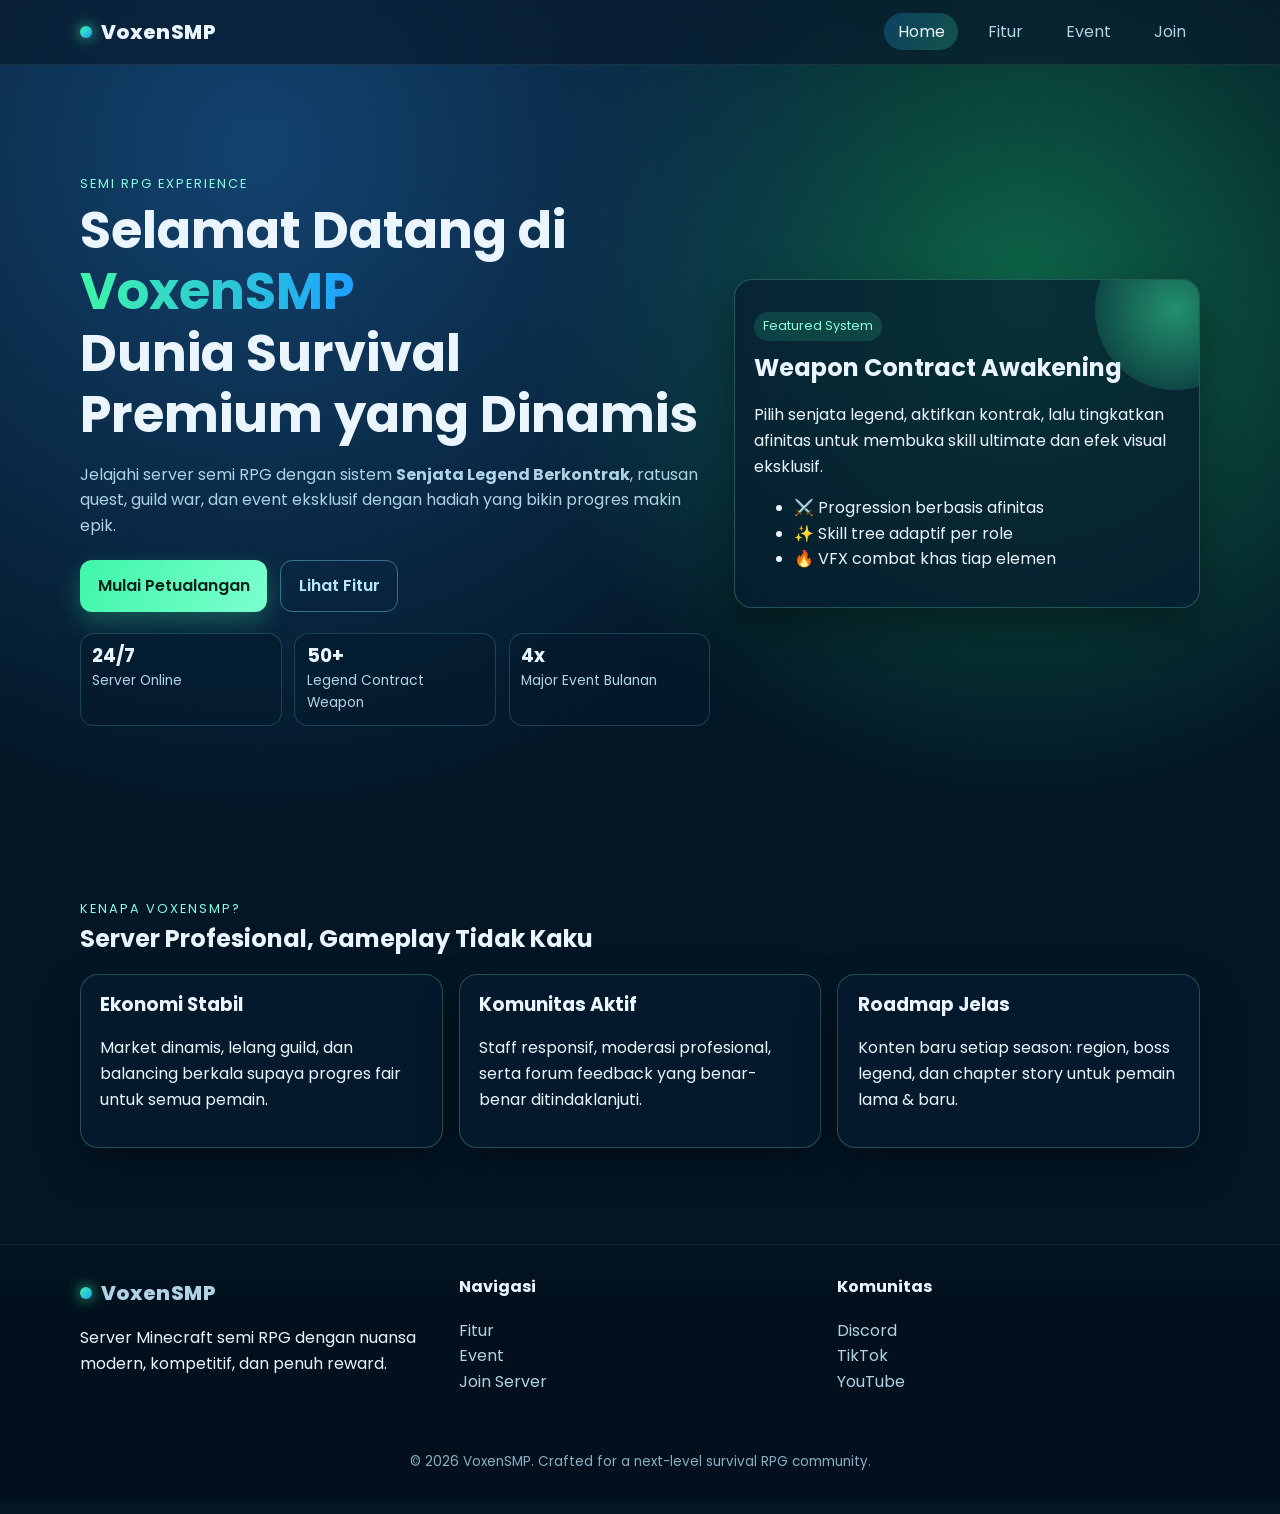
==== commit 8d3df567: "Merge branch 'main' into codex/create-vibrant-blue-and-green-themed-website-zpmgjm" ====
--- a/index.html
+++ b/index.html
@@ -4,10 +4,16 @@
     <meta charset="UTF-8" />
     <meta name="viewport" content="width=device-width, initial-scale=1.0" />
     <title>VoxenSMP | Semi RPG Survival Server</title>
-    <meta name="description" content="VoxenSMP adalah server semi RPG dengan sistem senjata legend berkontrak, event rutin, dan hadiah menarik." />
+    <meta
+      name="description"
+      content="VoxenSMP adalah server semi RPG dengan sistem senjata legend berkontrak, event rutin, dan hadiah menarik."
+    />
     <link rel="preconnect" href="https://fonts.googleapis.com" />
     <link rel="preconnect" href="https://fonts.gstatic.com" crossorigin />
-    <link href="https://fonts.googleapis.com/css2?family=Poppins:wght@300;400;500;600;700;800&display=swap" rel="stylesheet" />
+    <link
+      href="https://fonts.googleapis.com/css2?family=Poppins:wght@300;400;500;600;700;800&display=swap"
+      rel="stylesheet"
+    />
     <link rel="stylesheet" href="assets/styles.css" />
   </head>
   <body>
@@ -16,16 +22,18 @@
 
     <header class="site-header glass">
       <div class="container nav-wrap">
-        <a class="brand" href="index.html"><img class="brand-logo" src="assets/images/logo-voxen.svg" alt="Logo VoxenSMP" /> VoxenSMP</a>
+        <a class="brand" href="index.html">
+          <span class="brand-dot"></span>
+          VoxenSMP
+        </a>
+
         <button class="menu-toggle" aria-label="Buka menu">☰</button>
+
         <nav>
           <ul class="nav-list">
             <li><a class="active" href="index.html">Home</a></li>
             <li><a href="fitur.html">Fitur</a></li>
             <li><a href="event.html">Event</a></li>
-            <li><a href="store.html">Store</a></li>
-            <li><a href="rules.html">Rules</a></li>
-            <li><a href="gallery.html">Gallery</a></li>
             <li><a href="join.html">Join</a></li>
           </ul>
         </nav>
@@ -33,56 +41,83 @@
     </header>
 
     <main>
-      <section class="section">
+      <section class="hero section">
         <div class="container hero-grid">
           <div class="reveal">
             <p class="kicker">Semi RPG Experience</p>
-            <h1>Selamat Datang di <span>VoxenSMP</span><br />Dunia Survival Premium yang Dinamis</h1>
-            <p class="lead">Jelajahi server semi RPG dengan sistem <strong>Senjata Legend Berkontrak</strong>, ratusan quest, guild war, dan event eksklusif dengan hadiah yang bikin progres makin epik.</p>
+            <h1>
+              Selamat Datang di <span>VoxenSMP</span><br />
+              Dunia Survival Premium yang Dinamis
+            </h1>
+            <p class="lead">
+              Jelajahi server semi RPG dengan sistem <strong>Senjata Legend Berkontrak</strong>,
+              ratusan quest, guild war, dan event eksklusif dengan hadiah yang bikin progres makin
+              epik.
+            </p>
             <div class="hero-actions">
               <a class="btn btn-primary" href="join.html">Mulai Petualangan</a>
-              <a class="btn btn-outline" href="store.html">Lihat Store</a>
-              <a class="btn btn-outline" href="rules.html">Baca Rules</a>
+              <a class="btn btn-outline" href="fitur.html">Lihat Fitur</a>
             </div>
             <div class="stats">
-              <article><h3>24/7</h3><p>Server Online</p></article>
-              <article><h3>50+</h3><p>Legend Contract Weapon</p></article>
-              <article><h3>4x</h3><p>Major Event Bulanan</p></article>
+              <article>
+                <h3>24/7</h3>
+                <p>Server Online</p>
+              </article>
+              <article>
+                <h3>50+</h3>
+                <p>Legend Contract Weapon</p>
+              </article>
+              <article>
+                <h3>4x</h3>
+                <p>Major Event Bulanan</p>
+              </article>
             </div>
           </div>
-          <div class="hero-media reveal"><img src="assets/images/hero-rpg.svg" alt="Ilustrasi dunia Minecraft semi RPG VoxenSMP" /></div>
+          <div class="card showpiece reveal">
+            <p class="chip">Featured System</p>
+            <h2>Weapon Contract Awakening</h2>
+            <p>
+              Pilih senjata legend, aktifkan kontrak, lalu tingkatkan afinitas untuk membuka skill
+              ultimate dan efek visual eksklusif.
+            </p>
+            <ul>
+              <li>⚔️ Progression berbasis afinitas</li>
+              <li>✨ Skill tree adaptif per role</li>
+              <li>🔥 VFX combat khas tiap elemen</li>
+            </ul>
+          </div>
         </div>
       </section>
 
       <section class="section">
         <div class="container">
           <div class="section-head reveal">
-            <p class="kicker">Real Time Status</p>
-            <h2>Status Server dari API mcstats</h2>
-            <p class="lead">Pantau online player, versi server, latensi, dan MOTD secara real time.</p>
-          </div>
-          <article class="card reveal" data-server-host="play.voxensmp.net">
-            <div class="status-grid">
-              <div class="status-item"><small>Status</small><span class="status-value" data-status-online>Memuat...</span></div>
-              <div class="status-item"><small>Players</small><span class="status-value" data-status-players>-</span></div>
-              <div class="status-item"><small>Version</small><span class="status-value" data-status-version>-</span></div>
-              <div class="status-item"><small>Latency</small><span class="status-value" data-status-latency>-</span></div>
-            </div>
-            <p><strong>MOTD:</strong> <span data-status-motd>Memuat deskripsi server...</span></p>
-          </article>
-        </div>
-      </section>
-
-      <section class="section">
-        <div class="container">
-          <div class="section-head reveal">
-            <p class="kicker">Why VoxenSMP</p>
+            <p class="kicker">Kenapa VoxenSMP?</p>
             <h2>Server Profesional, Gameplay Tidak Kaku</h2>
           </div>
+
           <div class="feature-grid">
-            <article class="card reveal"><h3>Weapon Contract System</h3><p>Pilih senjata legend, bangun bond level, unlock skill tree, lalu ciptakan build sesuai role kamu.</p></article>
-            <article class="card reveal"><h3>Event dan Reward</h3><p>Event mingguan + seasonal festival dengan hadiah premium, balance, crate key, dan cosmetic langka.</p></article>
-            <article class="card reveal"><h3>Komunitas Aktif</h3><p>Staff responsif, update rutin, dan roadmap transparan biar player lama maupun baru tetap betah.</p></article>
+            <article class="card reveal">
+              <h3>Ekonomi Stabil</h3>
+              <p>
+                Market dinamis, lelang guild, dan balancing berkala supaya progres fair untuk semua
+                pemain.
+              </p>
+            </article>
+            <article class="card reveal">
+              <h3>Komunitas Aktif</h3>
+              <p>
+                Staff responsif, moderasi profesional, serta forum feedback yang benar-benar
+                ditindaklanjuti.
+              </p>
+            </article>
+            <article class="card reveal">
+              <h3>Roadmap Jelas</h3>
+              <p>
+                Konten baru setiap season: region, boss legend, dan chapter story untuk pemain lama
+                & baru.
+              </p>
+            </article>
           </div>
         </div>
       </section>
@@ -91,24 +126,22 @@
     <footer class="site-footer">
       <div class="container footer-grid">
         <div>
-          <a class="brand" href="index.html"><img class="brand-logo" src="assets/images/logo-voxen.svg" alt="Logo VoxenSMP" /> VoxenSMP</a>
-          <p>Server Minecraft semi RPG profesional dengan nuansa modern, kompetitif, dan penuh reward.</p>
+          <a class="brand" href="index.html"><span class="brand-dot"></span>VoxenSMP</a>
+          <p>Server Minecraft semi RPG dengan nuansa modern, kompetitif, dan penuh reward.</p>
         </div>
         <div>
           <h4>Navigasi</h4>
           <ul>
             <li><a href="fitur.html">Fitur</a></li>
             <li><a href="event.html">Event</a></li>
-            <li><a href="store.html">Store</a></li>
-            <li><a href="rules.html">Rules</a></li>
+            <li><a href="join.html">Join Server</a></li>
           </ul>
         </div>
         <div>
-          <h4>Community</h4>
+          <h4>Komunitas</h4>
           <ul>
-            <li><a href="gallery.html">Gallery</a></li>
-            <li><a href="join.html">Join Server</a></li>
             <li><a href="#">Discord</a></li>
+            <li><a href="#">TikTok</a></li>
             <li><a href="#">YouTube</a></li>
           </ul>
         </div>
--- a/assets/styles.css
+++ b/assets/styles.css
@@ -5,8 +5,8 @@
   --muted: #afd2e5;
   --blue: #1da1ff;
   --green: #3ef6a8;
-  --card: rgba(7, 28, 47, 0.76);
-  --border: rgba(126, 241, 198, 0.24);
+  --card: rgba(7, 28, 47, 0.7);
+  --border: rgba(126, 241, 198, 0.25);
   --shadow: 0 18px 40px rgba(0, 0, 0, 0.35);
 }
 
@@ -35,22 +35,17 @@
   text-decoration: none;
 }
 
-img {
-  max-width: 100%;
-  display: block;
-}
-
 .container {
-  width: min(1140px, 92vw);
+  width: min(1120px, 92vw);
   margin: 0 auto;
 }
 
 .section {
-  padding: 5.5rem 0 3.5rem;
+  padding: 6rem 0 4rem;
 }
 
 .glass {
-  background: rgba(9, 26, 43, 0.7);
+  background: rgba(9, 26, 43, 0.65);
   backdrop-filter: blur(10px);
   border-bottom: 1px solid rgba(255, 255, 255, 0.08);
 }
@@ -66,36 +61,38 @@
   justify-content: space-between;
   align-items: center;
   gap: 1rem;
-  padding: 0.9rem 0;
+  padding: 1rem 0;
 }
 
 .brand {
-  font-size: 1.2rem;
+  font-size: 1.25rem;
   font-weight: 800;
   letter-spacing: 0.4px;
   display: inline-flex;
   align-items: center;
-  gap: 0.6rem;
-}
-
-.brand-logo {
-  width: 34px;
-  height: 34px;
+  gap: 0.55rem;
+}
+
+.brand-dot {
+  width: 12px;
+  height: 12px;
+  border-radius: 50%;
+  background: linear-gradient(135deg, var(--green), var(--blue));
+  box-shadow: 0 0 14px rgba(61, 251, 171, 0.85);
 }
 
 .nav-list {
   display: flex;
   list-style: none;
-  gap: 0.65rem;
+  gap: 1rem;
   margin: 0;
   padding: 0;
 }
 
 .nav-list a {
-  padding: 0.42rem 0.8rem;
+  padding: 0.45rem 0.85rem;
   border-radius: 999px;
   color: var(--muted);
-  font-size: 0.92rem;
   transition: 0.25s ease;
 }
 
@@ -114,6 +111,13 @@
   padding: 0.3rem 0.7rem;
 }
 
+.hero-grid {
+  display: grid;
+  grid-template-columns: 1.15fr 0.85fr;
+  gap: 1.5rem;
+  align-items: center;
+}
+
 .kicker {
   color: #83ffe2;
   text-transform: uppercase;
@@ -137,33 +141,19 @@
 
 h1 span {
   background: linear-gradient(90deg, var(--green), var(--blue));
+  -webkit-background-clip: text;
   background-clip: text;
-  -webkit-background-clip: text;
   color: transparent;
 }
 
 .lead {
   color: var(--muted);
-  max-width: 68ch;
-}
-
-.hero-grid {
-  display: grid;
-  grid-template-columns: 1.1fr 0.9fr;
-  gap: 1.2rem;
-}
-
-.hero-media {
-  border-radius: 20px;
-  overflow: hidden;
-  border: 1px solid var(--border);
-  box-shadow: var(--shadow);
+  max-width: 64ch;
 }
 
 .hero-actions {
   display: flex;
-  flex-wrap: wrap;
-  gap: 0.75rem;
+  gap: 0.8rem;
   margin: 1.35rem 0;
 }
 
@@ -171,7 +161,7 @@
   display: inline-flex;
   align-items: center;
   justify-content: center;
-  padding: 0.72rem 1.12rem;
+  padding: 0.75rem 1.1rem;
   border-radius: 12px;
   font-weight: 600;
   transition: transform 0.2s ease, box-shadow 0.2s ease;
@@ -182,8 +172,8 @@
 }
 
 .btn-primary {
-  color: #032418;
-  background: linear-gradient(120deg, var(--green), #86ffd7);
+  color: #00241a;
+  background: linear-gradient(120deg, var(--green), #7cffd0);
   box-shadow: 0 10px 24px rgba(62, 246, 168, 0.25);
 }
 
@@ -200,9 +190,25 @@
   box-shadow: var(--shadow);
 }
 
+.showpiece {
+  position: relative;
+  overflow: hidden;
+}
+
+.showpiece::after {
+  content: '';
+  position: absolute;
+  width: 160px;
+  height: 160px;
+  border-radius: 50%;
+  right: -56px;
+  top: -50px;
+  background: radial-gradient(circle at center, rgba(62, 246, 168, 0.5), rgba(29, 161, 255, 0));
+}
+
 .chip {
   display: inline-block;
-  padding: 0.23rem 0.62rem;
+  padding: 0.25rem 0.55rem;
   border-radius: 999px;
   background: rgba(62, 246, 168, 0.14);
   color: #88ffd9;
@@ -215,84 +221,33 @@
   gap: 0.8rem;
 }
 
-.stats article,
-.status-item {
+.stats article {
   border: 1px solid rgba(106, 229, 255, 0.2);
   border-radius: 14px;
   padding: 0.7rem;
   background: rgba(4, 27, 44, 0.6);
 }
 
-.status-grid {
-  display: grid;
-  grid-template-columns: repeat(4, minmax(0, 1fr));
-  gap: 0.75rem;
-  margin-top: 1rem;
-}
-
-.status-value {
-  display: block;
-  margin-top: 0.15rem;
-  font-size: 1.2rem;
-  font-weight: 700;
-}
-
-.status-live {
-  color: #8afed9;
-}
-
-.status-offline {
-  color: #ff9c9c;
+.stats h3 {
+  margin-bottom: 0.15rem;
+}
+
+.stats p {
+  margin: 0;
+  font-size: 0.86rem;
+  color: var(--muted);
 }
 
 .section-head {
-  margin-bottom: 1rem;
+  margin-bottom: 1.2rem;
 }
 
 .feature-grid,
 .join-grid,
-.timeline,
-.rules-grid,
-.store-grid,
-.gallery-grid {
+.timeline {
   display: grid;
   gap: 1rem;
   grid-template-columns: repeat(auto-fit, minmax(230px, 1fr));
-}
-
-.store-card h3 {
-  margin-bottom: 0.4rem;
-}
-
-.price {
-  font-size: 1.35rem;
-  font-weight: 700;
-  color: #90ffd5;
-  margin: 0.35rem 0;
-}
-
-.page-banner {
-  border-radius: 18px;
-  overflow: hidden;
-  border: 1px solid var(--border);
-  margin-top: 1rem;
-}
-
-.page-banner img {
-  width: 100%;
-  height: 270px;
-  object-fit: cover;
-}
-
-.gallery-card {
-  overflow: hidden;
-  padding: 0;
-}
-
-.gallery-card img {
-  height: 220px;
-  width: 100%;
-  object-fit: cover;
 }
 
 .site-footer {
@@ -305,13 +260,12 @@
 .footer-grid {
   display: grid;
   gap: 1rem;
-  grid-template-columns: 1.25fr 1fr 1fr;
+  grid-template-columns: repeat(auto-fit, minmax(220px, 1fr));
 }
 
 .site-footer ul {
   list-style: none;
   padding-left: 0;
-  margin: 0;
 }
 
 .site-footer a {
@@ -319,7 +273,7 @@
 }
 
 .site-footer a:hover {
-  color: #d5ffff;
+  color: #c9ffff;
 }
 
 .copyright {
@@ -340,16 +294,16 @@
 }
 
 .orb-a {
-  width: 220px;
-  height: 220px;
+  width: 200px;
+  height: 200px;
   left: -70px;
   bottom: 25%;
   background: #1da1ff;
 }
 
 .orb-b {
-  width: 270px;
-  height: 270px;
+  width: 260px;
+  height: 260px;
   right: -90px;
   top: 18%;
   background: #3ef6a8;
@@ -377,15 +331,9 @@
   }
 }
 
-@media (max-width: 980px) {
-  .hero-grid,
-  .footer-grid,
-  .status-grid {
+@media (max-width: 850px) {
+  .hero-grid {
     grid-template-columns: 1fr;
-  }
-
-  .page-banner img {
-    height: 210px;
   }
 
   .menu-toggle {
@@ -400,7 +348,7 @@
     position: absolute;
     right: 0;
     top: 42px;
-    min-width: 220px;
+    min-width: 180px;
     flex-direction: column;
     padding: 0.75rem;
     border-radius: 12px;
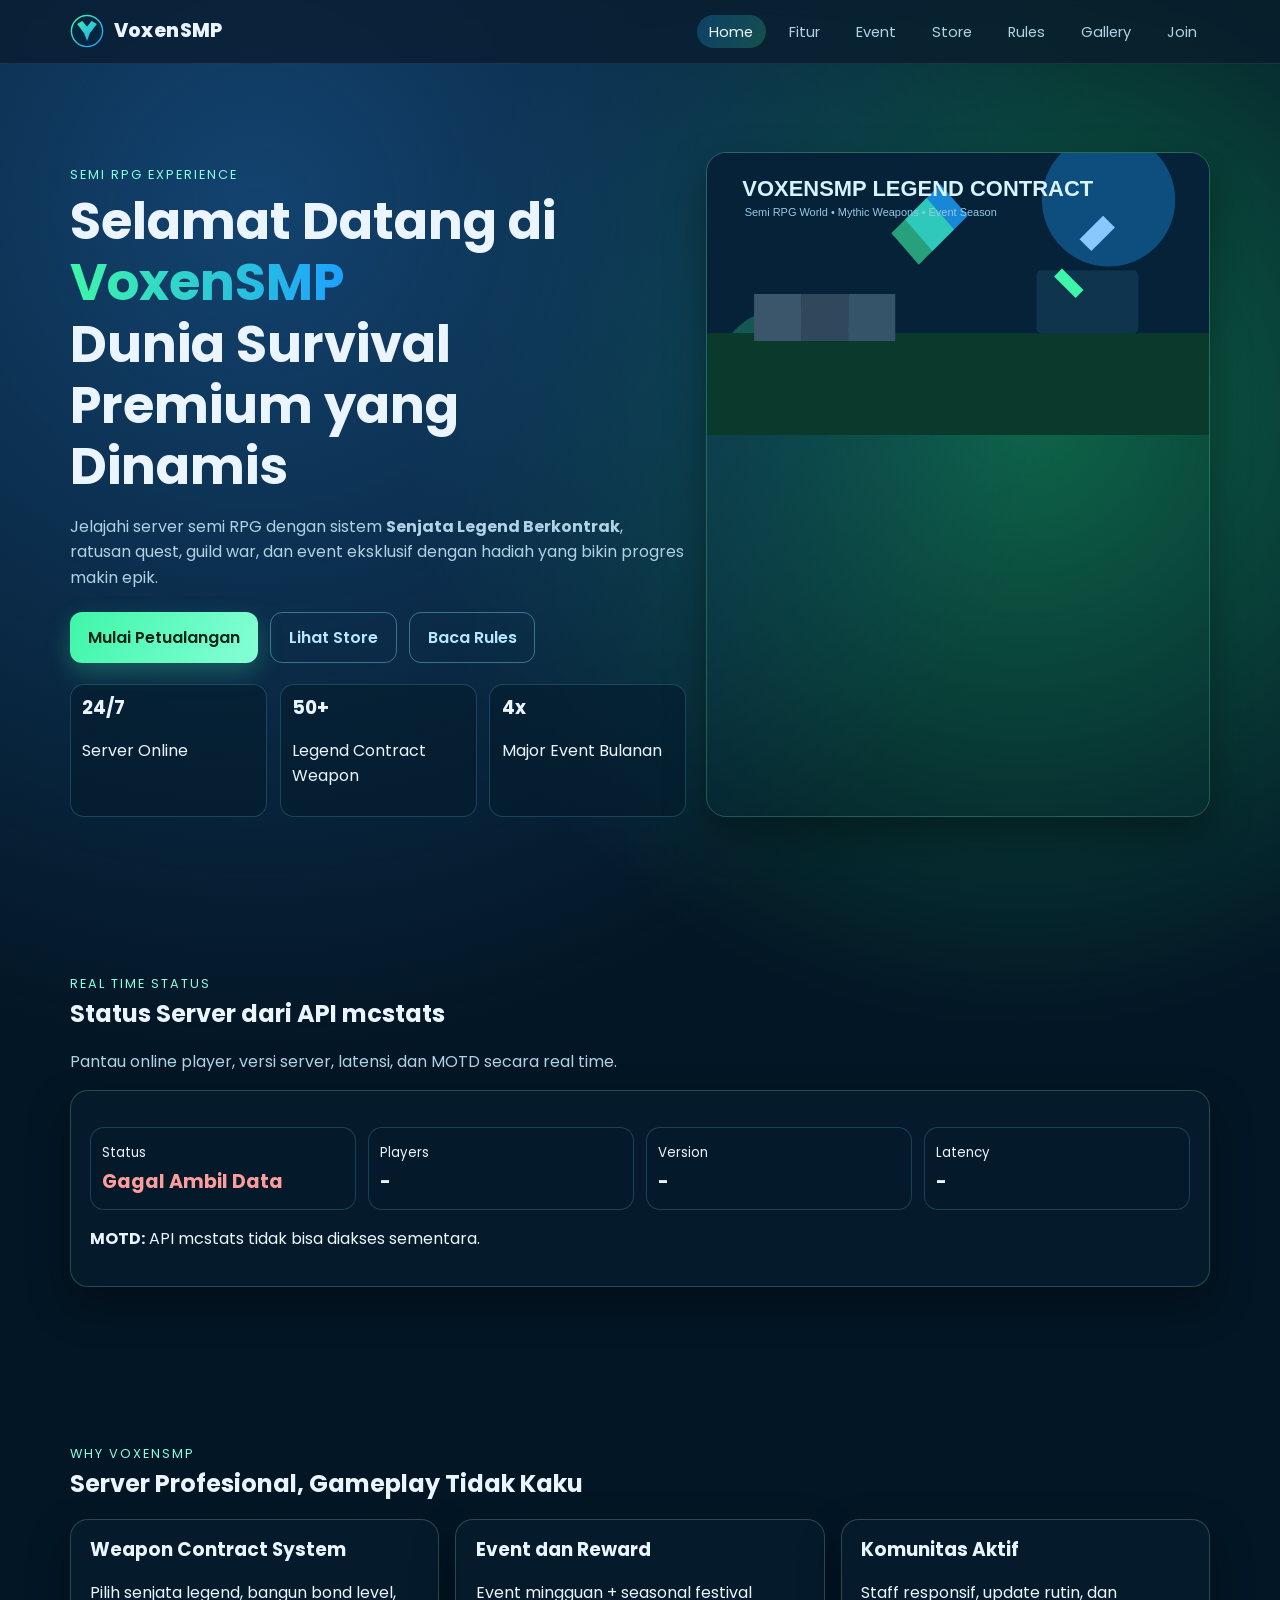
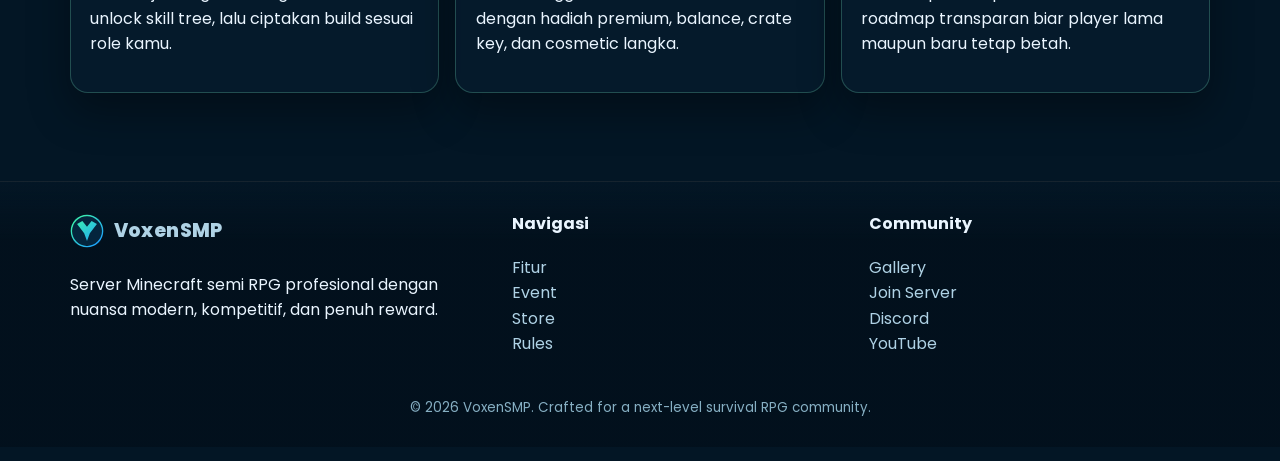
==== commit 1fd0aab7: "Fix typo in join page card heading" ====
--- a/index.html
+++ b/index.html
@@ -4,16 +4,10 @@
     <meta charset="UTF-8" />
     <meta name="viewport" content="width=device-width, initial-scale=1.0" />
     <title>VoxenSMP | Semi RPG Survival Server</title>
-    <meta
-      name="description"
-      content="VoxenSMP adalah server semi RPG dengan sistem senjata legend berkontrak, event rutin, dan hadiah menarik."
-    />
+    <meta name="description" content="VoxenSMP adalah server semi RPG dengan sistem senjata legend berkontrak, event rutin, dan hadiah menarik." />
     <link rel="preconnect" href="https://fonts.googleapis.com" />
     <link rel="preconnect" href="https://fonts.gstatic.com" crossorigin />
-    <link
-      href="https://fonts.googleapis.com/css2?family=Poppins:wght@300;400;500;600;700;800&display=swap"
-      rel="stylesheet"
-    />
+    <link href="https://fonts.googleapis.com/css2?family=Poppins:wght@300;400;500;600;700;800&display=swap" rel="stylesheet" />
     <link rel="stylesheet" href="assets/styles.css" />
   </head>
   <body>
@@ -22,18 +16,16 @@
 
     <header class="site-header glass">
       <div class="container nav-wrap">
-        <a class="brand" href="index.html">
-          <span class="brand-dot"></span>
-          VoxenSMP
-        </a>
-
+        <a class="brand" href="index.html"><img class="brand-logo" src="assets/images/logo-voxen.svg" alt="Logo VoxenSMP" /> VoxenSMP</a>
         <button class="menu-toggle" aria-label="Buka menu">☰</button>
-
         <nav>
           <ul class="nav-list">
             <li><a class="active" href="index.html">Home</a></li>
             <li><a href="fitur.html">Fitur</a></li>
             <li><a href="event.html">Event</a></li>
+            <li><a href="store.html">Store</a></li>
+            <li><a href="rules.html">Rules</a></li>
+            <li><a href="gallery.html">Gallery</a></li>
             <li><a href="join.html">Join</a></li>
           </ul>
         </nav>
@@ -41,83 +33,56 @@
     </header>
 
     <main>
-      <section class="hero section">
+      <section class="section">
         <div class="container hero-grid">
           <div class="reveal">
             <p class="kicker">Semi RPG Experience</p>
-            <h1>
-              Selamat Datang di <span>VoxenSMP</span><br />
-              Dunia Survival Premium yang Dinamis
-            </h1>
-            <p class="lead">
-              Jelajahi server semi RPG dengan sistem <strong>Senjata Legend Berkontrak</strong>,
-              ratusan quest, guild war, dan event eksklusif dengan hadiah yang bikin progres makin
-              epik.
-            </p>
+            <h1>Selamat Datang di <span>VoxenSMP</span><br />Dunia Survival Premium yang Dinamis</h1>
+            <p class="lead">Jelajahi server semi RPG dengan sistem <strong>Senjata Legend Berkontrak</strong>, ratusan quest, guild war, dan event eksklusif dengan hadiah yang bikin progres makin epik.</p>
             <div class="hero-actions">
               <a class="btn btn-primary" href="join.html">Mulai Petualangan</a>
-              <a class="btn btn-outline" href="fitur.html">Lihat Fitur</a>
+              <a class="btn btn-outline" href="store.html">Lihat Store</a>
+              <a class="btn btn-outline" href="rules.html">Baca Rules</a>
             </div>
             <div class="stats">
-              <article>
-                <h3>24/7</h3>
-                <p>Server Online</p>
-              </article>
-              <article>
-                <h3>50+</h3>
-                <p>Legend Contract Weapon</p>
-              </article>
-              <article>
-                <h3>4x</h3>
-                <p>Major Event Bulanan</p>
-              </article>
+              <article><h3>24/7</h3><p>Server Online</p></article>
+              <article><h3>50+</h3><p>Legend Contract Weapon</p></article>
+              <article><h3>4x</h3><p>Major Event Bulanan</p></article>
             </div>
           </div>
-          <div class="card showpiece reveal">
-            <p class="chip">Featured System</p>
-            <h2>Weapon Contract Awakening</h2>
-            <p>
-              Pilih senjata legend, aktifkan kontrak, lalu tingkatkan afinitas untuk membuka skill
-              ultimate dan efek visual eksklusif.
-            </p>
-            <ul>
-              <li>⚔️ Progression berbasis afinitas</li>
-              <li>✨ Skill tree adaptif per role</li>
-              <li>🔥 VFX combat khas tiap elemen</li>
-            </ul>
-          </div>
+          <div class="hero-media reveal"><img src="assets/images/hero-rpg.svg" alt="Ilustrasi dunia Minecraft semi RPG VoxenSMP" /></div>
         </div>
       </section>
 
       <section class="section">
         <div class="container">
           <div class="section-head reveal">
-            <p class="kicker">Kenapa VoxenSMP?</p>
+            <p class="kicker">Real Time Status</p>
+            <h2>Status Server dari API mcstats</h2>
+            <p class="lead">Pantau online player, versi server, latensi, dan MOTD secara real time.</p>
+          </div>
+          <article class="card reveal" data-server-host="play.voxensmp.net">
+            <div class="status-grid">
+              <div class="status-item"><small>Status</small><span class="status-value" data-status-online>Memuat...</span></div>
+              <div class="status-item"><small>Players</small><span class="status-value" data-status-players>-</span></div>
+              <div class="status-item"><small>Version</small><span class="status-value" data-status-version>-</span></div>
+              <div class="status-item"><small>Latency</small><span class="status-value" data-status-latency>-</span></div>
+            </div>
+            <p><strong>MOTD:</strong> <span data-status-motd>Memuat deskripsi server...</span></p>
+          </article>
+        </div>
+      </section>
+
+      <section class="section">
+        <div class="container">
+          <div class="section-head reveal">
+            <p class="kicker">Why VoxenSMP</p>
             <h2>Server Profesional, Gameplay Tidak Kaku</h2>
           </div>
-
           <div class="feature-grid">
-            <article class="card reveal">
-              <h3>Ekonomi Stabil</h3>
-              <p>
-                Market dinamis, lelang guild, dan balancing berkala supaya progres fair untuk semua
-                pemain.
-              </p>
-            </article>
-            <article class="card reveal">
-              <h3>Komunitas Aktif</h3>
-              <p>
-                Staff responsif, moderasi profesional, serta forum feedback yang benar-benar
-                ditindaklanjuti.
-              </p>
-            </article>
-            <article class="card reveal">
-              <h3>Roadmap Jelas</h3>
-              <p>
-                Konten baru setiap season: region, boss legend, dan chapter story untuk pemain lama
-                & baru.
-              </p>
-            </article>
+            <article class="card reveal"><h3>Weapon Contract System</h3><p>Pilih senjata legend, bangun bond level, unlock skill tree, lalu ciptakan build sesuai role kamu.</p></article>
+            <article class="card reveal"><h3>Event dan Reward</h3><p>Event mingguan + seasonal festival dengan hadiah premium, balance, crate key, dan cosmetic langka.</p></article>
+            <article class="card reveal"><h3>Komunitas Aktif</h3><p>Staff responsif, update rutin, dan roadmap transparan biar player lama maupun baru tetap betah.</p></article>
           </div>
         </div>
       </section>
@@ -126,22 +91,24 @@
     <footer class="site-footer">
       <div class="container footer-grid">
         <div>
-          <a class="brand" href="index.html"><span class="brand-dot"></span>VoxenSMP</a>
-          <p>Server Minecraft semi RPG dengan nuansa modern, kompetitif, dan penuh reward.</p>
+          <a class="brand" href="index.html"><img class="brand-logo" src="assets/images/logo-voxen.svg" alt="Logo VoxenSMP" /> VoxenSMP</a>
+          <p>Server Minecraft semi RPG profesional dengan nuansa modern, kompetitif, dan penuh reward.</p>
         </div>
         <div>
           <h4>Navigasi</h4>
           <ul>
             <li><a href="fitur.html">Fitur</a></li>
             <li><a href="event.html">Event</a></li>
-            <li><a href="join.html">Join Server</a></li>
+            <li><a href="store.html">Store</a></li>
+            <li><a href="rules.html">Rules</a></li>
           </ul>
         </div>
         <div>
-          <h4>Komunitas</h4>
+          <h4>Community</h4>
           <ul>
+            <li><a href="gallery.html">Gallery</a></li>
+            <li><a href="join.html">Join Server</a></li>
             <li><a href="#">Discord</a></li>
-            <li><a href="#">TikTok</a></li>
             <li><a href="#">YouTube</a></li>
           </ul>
         </div>
--- a/assets/styles.css
+++ b/assets/styles.css
@@ -5,8 +5,8 @@
   --muted: #afd2e5;
   --blue: #1da1ff;
   --green: #3ef6a8;
-  --card: rgba(7, 28, 47, 0.7);
-  --border: rgba(126, 241, 198, 0.25);
+  --card: rgba(7, 28, 47, 0.76);
+  --border: rgba(126, 241, 198, 0.24);
   --shadow: 0 18px 40px rgba(0, 0, 0, 0.35);
 }
 
@@ -35,17 +35,22 @@
   text-decoration: none;
 }
 
+img {
+  max-width: 100%;
+  display: block;
+}
+
 .container {
-  width: min(1120px, 92vw);
+  width: min(1140px, 92vw);
   margin: 0 auto;
 }
 
 .section {
-  padding: 6rem 0 4rem;
+  padding: 5.5rem 0 3.5rem;
 }
 
 .glass {
-  background: rgba(9, 26, 43, 0.65);
+  background: rgba(9, 26, 43, 0.7);
   backdrop-filter: blur(10px);
   border-bottom: 1px solid rgba(255, 255, 255, 0.08);
 }
@@ -61,38 +66,36 @@
   justify-content: space-between;
   align-items: center;
   gap: 1rem;
-  padding: 1rem 0;
+  padding: 0.9rem 0;
 }
 
 .brand {
-  font-size: 1.25rem;
+  font-size: 1.2rem;
   font-weight: 800;
   letter-spacing: 0.4px;
   display: inline-flex;
   align-items: center;
-  gap: 0.55rem;
-}
-
-.brand-dot {
-  width: 12px;
-  height: 12px;
-  border-radius: 50%;
-  background: linear-gradient(135deg, var(--green), var(--blue));
-  box-shadow: 0 0 14px rgba(61, 251, 171, 0.85);
+  gap: 0.6rem;
+}
+
+.brand-logo {
+  width: 34px;
+  height: 34px;
 }
 
 .nav-list {
   display: flex;
   list-style: none;
-  gap: 1rem;
+  gap: 0.65rem;
   margin: 0;
   padding: 0;
 }
 
 .nav-list a {
-  padding: 0.45rem 0.85rem;
+  padding: 0.42rem 0.8rem;
   border-radius: 999px;
   color: var(--muted);
+  font-size: 0.92rem;
   transition: 0.25s ease;
 }
 
@@ -111,13 +114,6 @@
   padding: 0.3rem 0.7rem;
 }
 
-.hero-grid {
-  display: grid;
-  grid-template-columns: 1.15fr 0.85fr;
-  gap: 1.5rem;
-  align-items: center;
-}
-
 .kicker {
   color: #83ffe2;
   text-transform: uppercase;
@@ -141,19 +137,33 @@
 
 h1 span {
   background: linear-gradient(90deg, var(--green), var(--blue));
+  background-clip: text;
   -webkit-background-clip: text;
-  background-clip: text;
   color: transparent;
 }
 
 .lead {
   color: var(--muted);
-  max-width: 64ch;
+  max-width: 68ch;
+}
+
+.hero-grid {
+  display: grid;
+  grid-template-columns: 1.1fr 0.9fr;
+  gap: 1.2rem;
+}
+
+.hero-media {
+  border-radius: 20px;
+  overflow: hidden;
+  border: 1px solid var(--border);
+  box-shadow: var(--shadow);
 }
 
 .hero-actions {
   display: flex;
-  gap: 0.8rem;
+  flex-wrap: wrap;
+  gap: 0.75rem;
   margin: 1.35rem 0;
 }
 
@@ -161,7 +171,7 @@
   display: inline-flex;
   align-items: center;
   justify-content: center;
-  padding: 0.75rem 1.1rem;
+  padding: 0.72rem 1.12rem;
   border-radius: 12px;
   font-weight: 600;
   transition: transform 0.2s ease, box-shadow 0.2s ease;
@@ -172,8 +182,8 @@
 }
 
 .btn-primary {
-  color: #00241a;
-  background: linear-gradient(120deg, var(--green), #7cffd0);
+  color: #032418;
+  background: linear-gradient(120deg, var(--green), #86ffd7);
   box-shadow: 0 10px 24px rgba(62, 246, 168, 0.25);
 }
 
@@ -190,25 +200,9 @@
   box-shadow: var(--shadow);
 }
 
-.showpiece {
-  position: relative;
-  overflow: hidden;
-}
-
-.showpiece::after {
-  content: '';
-  position: absolute;
-  width: 160px;
-  height: 160px;
-  border-radius: 50%;
-  right: -56px;
-  top: -50px;
-  background: radial-gradient(circle at center, rgba(62, 246, 168, 0.5), rgba(29, 161, 255, 0));
-}
-
 .chip {
   display: inline-block;
-  padding: 0.25rem 0.55rem;
+  padding: 0.23rem 0.62rem;
   border-radius: 999px;
   background: rgba(62, 246, 168, 0.14);
   color: #88ffd9;
@@ -221,33 +215,84 @@
   gap: 0.8rem;
 }
 
-.stats article {
+.stats article,
+.status-item {
   border: 1px solid rgba(106, 229, 255, 0.2);
   border-radius: 14px;
   padding: 0.7rem;
   background: rgba(4, 27, 44, 0.6);
 }
 
-.stats h3 {
-  margin-bottom: 0.15rem;
-}
-
-.stats p {
-  margin: 0;
-  font-size: 0.86rem;
-  color: var(--muted);
+.status-grid {
+  display: grid;
+  grid-template-columns: repeat(4, minmax(0, 1fr));
+  gap: 0.75rem;
+  margin-top: 1rem;
+}
+
+.status-value {
+  display: block;
+  margin-top: 0.15rem;
+  font-size: 1.2rem;
+  font-weight: 700;
+}
+
+.status-live {
+  color: #8afed9;
+}
+
+.status-offline {
+  color: #ff9c9c;
 }
 
 .section-head {
-  margin-bottom: 1.2rem;
+  margin-bottom: 1rem;
 }
 
 .feature-grid,
 .join-grid,
-.timeline {
+.timeline,
+.rules-grid,
+.store-grid,
+.gallery-grid {
   display: grid;
   gap: 1rem;
   grid-template-columns: repeat(auto-fit, minmax(230px, 1fr));
+}
+
+.store-card h3 {
+  margin-bottom: 0.4rem;
+}
+
+.price {
+  font-size: 1.35rem;
+  font-weight: 700;
+  color: #90ffd5;
+  margin: 0.35rem 0;
+}
+
+.page-banner {
+  border-radius: 18px;
+  overflow: hidden;
+  border: 1px solid var(--border);
+  margin-top: 1rem;
+}
+
+.page-banner img {
+  width: 100%;
+  height: 270px;
+  object-fit: cover;
+}
+
+.gallery-card {
+  overflow: hidden;
+  padding: 0;
+}
+
+.gallery-card img {
+  height: 220px;
+  width: 100%;
+  object-fit: cover;
 }
 
 .site-footer {
@@ -260,12 +305,13 @@
 .footer-grid {
   display: grid;
   gap: 1rem;
-  grid-template-columns: repeat(auto-fit, minmax(220px, 1fr));
+  grid-template-columns: 1.25fr 1fr 1fr;
 }
 
 .site-footer ul {
   list-style: none;
   padding-left: 0;
+  margin: 0;
 }
 
 .site-footer a {
@@ -273,7 +319,7 @@
 }
 
 .site-footer a:hover {
-  color: #c9ffff;
+  color: #d5ffff;
 }
 
 .copyright {
@@ -294,16 +340,16 @@
 }
 
 .orb-a {
-  width: 200px;
-  height: 200px;
+  width: 220px;
+  height: 220px;
   left: -70px;
   bottom: 25%;
   background: #1da1ff;
 }
 
 .orb-b {
-  width: 260px;
-  height: 260px;
+  width: 270px;
+  height: 270px;
   right: -90px;
   top: 18%;
   background: #3ef6a8;
@@ -331,9 +377,15 @@
   }
 }
 
-@media (max-width: 850px) {
-  .hero-grid {
+@media (max-width: 980px) {
+  .hero-grid,
+  .footer-grid,
+  .status-grid {
     grid-template-columns: 1fr;
+  }
+
+  .page-banner img {
+    height: 210px;
   }
 
   .menu-toggle {
@@ -348,7 +400,7 @@
     position: absolute;
     right: 0;
     top: 42px;
-    min-width: 180px;
+    min-width: 220px;
     flex-direction: column;
     padding: 0.75rem;
     border-radius: 12px;
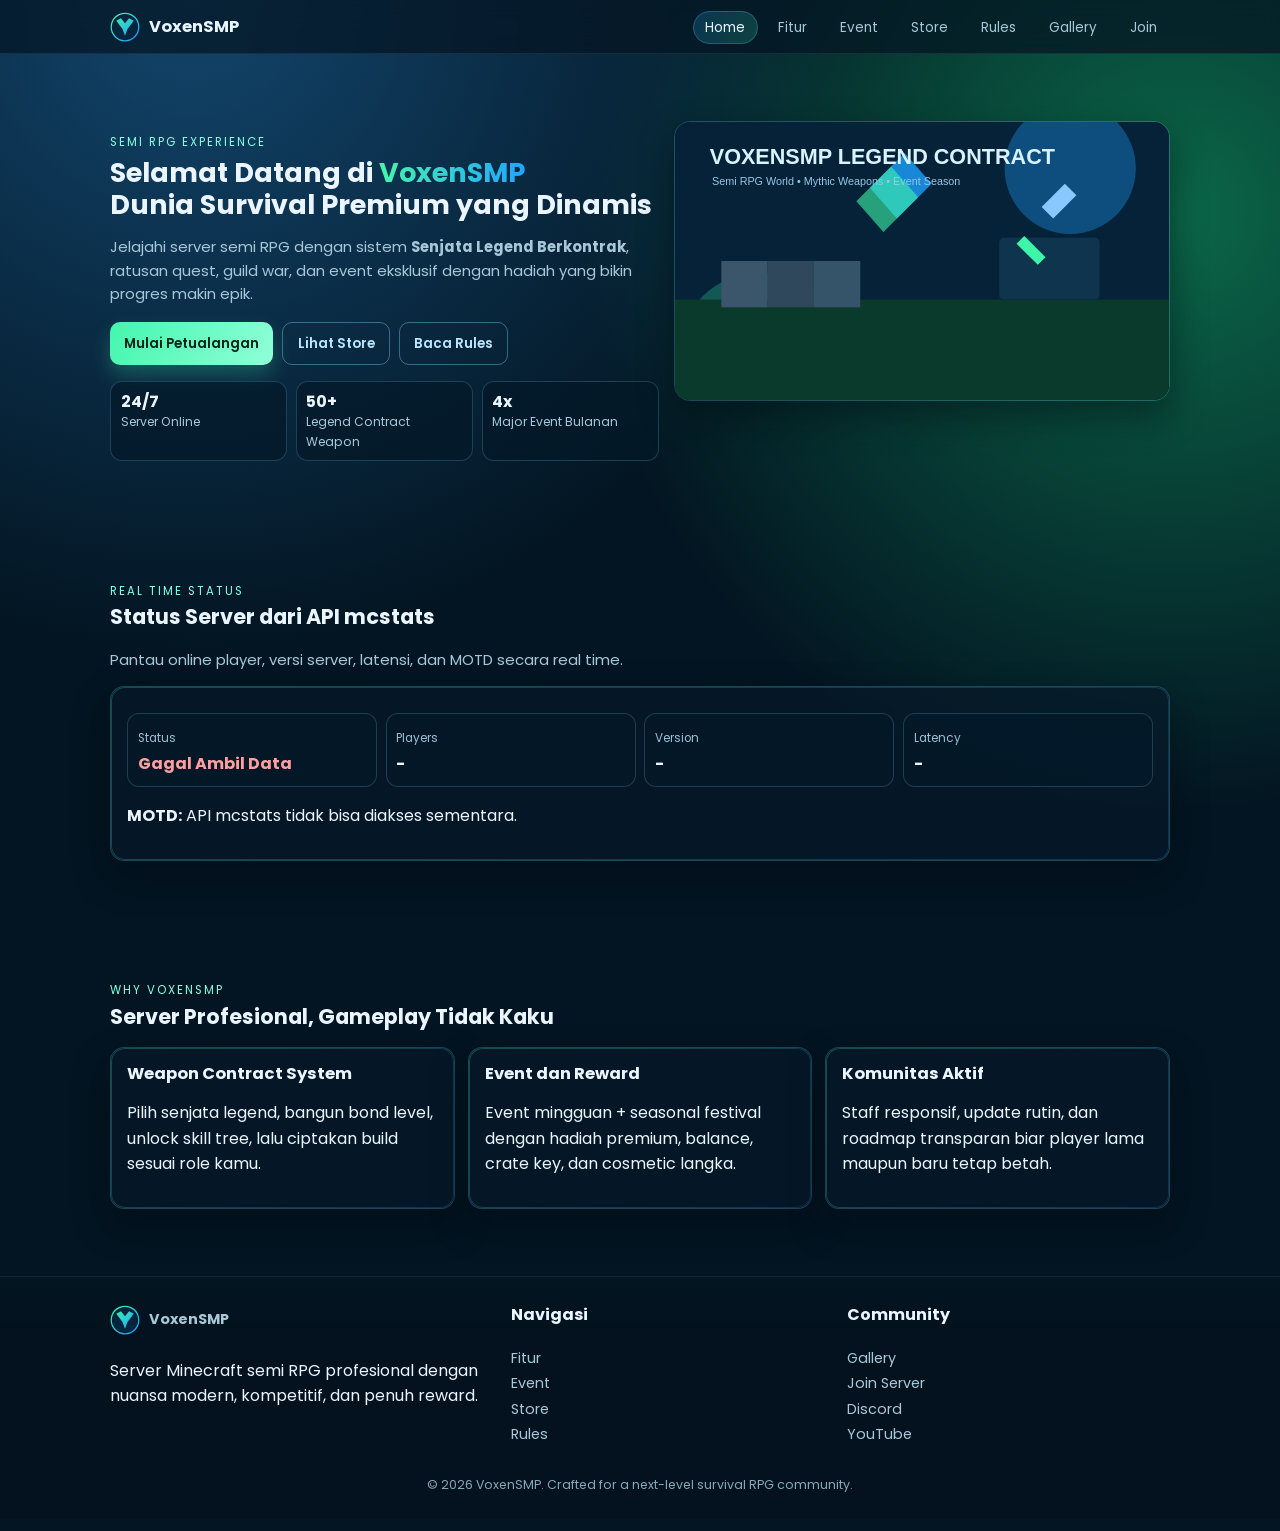
==== commit a5d4df61: "Improve HTML structure and formatting Refactor HTML structure for better readability and maintainabi" ====
--- a/index.html
+++ b/index.html
@@ -3,21 +3,49 @@
   <head>
     <meta charset="UTF-8" />
     <meta name="viewport" content="width=device-width, initial-scale=1.0" />
+
     <title>VoxenSMP | Semi RPG Survival Server</title>
-    <meta name="description" content="VoxenSMP adalah server semi RPG dengan sistem senjata legend berkontrak, event rutin, dan hadiah menarik." />
+
+    <!-- Favicon -->
+    <link rel="icon" type="image/png" href="assets/images/favicon.png" />
+    <link rel="shortcut icon" href="assets/images/logo-voxen.svg" />
+    <link rel="apple-touch-icon" href="assets/images/favicon.png" />
+
+    <meta
+      name="description"
+      content="VoxenSMP adalah server semi RPG dengan sistem senjata legend berkontrak, event rutin, dan hadiah menarik."
+    />
+
     <link rel="preconnect" href="https://fonts.googleapis.com" />
     <link rel="preconnect" href="https://fonts.gstatic.com" crossorigin />
-    <link href="https://fonts.googleapis.com/css2?family=Poppins:wght@300;400;500;600;700;800&display=swap" rel="stylesheet" />
+
+    <link
+      href="https://fonts.googleapis.com/css2?family=Poppins:wght@300;400;500;600;700;800&display=swap"
+      rel="stylesheet"
+    />
+
     <link rel="stylesheet" href="assets/styles.css" />
   </head>
+
   <body>
     <div class="bg-orb orb-a"></div>
     <div class="bg-orb orb-b"></div>
 
     <header class="site-header glass">
       <div class="container nav-wrap">
-        <a class="brand" href="index.html"><img class="brand-logo" src="assets/images/logo-voxen.svg" alt="Logo VoxenSMP" /> VoxenSMP</a>
-        <button class="menu-toggle" aria-label="Buka menu">☰</button>
+        <a class="brand" href="index.html">
+          <img
+            class="brand-logo"
+            src="assets/images/logo-voxen.svg"
+            alt="Logo VoxenSMP"
+          />
+          VoxenSMP
+        </a>
+
+        <button class="menu-toggle" aria-label="Buka menu">
+          ☰
+        </button>
+
         <nav>
           <ul class="nav-list">
             <li><a class="active" href="index.html">Home</a></li>
@@ -37,20 +65,57 @@
         <div class="container hero-grid">
           <div class="reveal">
             <p class="kicker">Semi RPG Experience</p>
-            <h1>Selamat Datang di <span>VoxenSMP</span><br />Dunia Survival Premium yang Dinamis</h1>
-            <p class="lead">Jelajahi server semi RPG dengan sistem <strong>Senjata Legend Berkontrak</strong>, ratusan quest, guild war, dan event eksklusif dengan hadiah yang bikin progres makin epik.</p>
+
+            <h1>
+              Selamat Datang di <span>VoxenSMP</span><br />
+              Dunia Survival Premium yang Dinamis
+            </h1>
+
+            <p class="lead">
+              Jelajahi server semi RPG dengan sistem
+              <strong>Senjata Legend Berkontrak</strong>,
+              ratusan quest, guild war, dan event eksklusif
+              dengan hadiah yang bikin progres makin epik.
+            </p>
+
             <div class="hero-actions">
-              <a class="btn btn-primary" href="join.html">Mulai Petualangan</a>
-              <a class="btn btn-outline" href="store.html">Lihat Store</a>
-              <a class="btn btn-outline" href="rules.html">Baca Rules</a>
+              <a class="btn btn-primary" href="join.html">
+                Mulai Petualangan
+              </a>
+
+              <a class="btn btn-outline" href="store.html">
+                Lihat Store
+              </a>
+
+              <a class="btn btn-outline" href="rules.html">
+                Baca Rules
+              </a>
             </div>
+
             <div class="stats">
-              <article><h3>24/7</h3><p>Server Online</p></article>
-              <article><h3>50+</h3><p>Legend Contract Weapon</p></article>
-              <article><h3>4x</h3><p>Major Event Bulanan</p></article>
+              <article>
+                <h3>24/7</h3>
+                <p>Server Online</p>
+              </article>
+
+              <article>
+                <h3>50+</h3>
+                <p>Legend Contract Weapon</p>
+              </article>
+
+              <article>
+                <h3>4x</h3>
+                <p>Major Event Bulanan</p>
+              </article>
             </div>
           </div>
-          <div class="hero-media reveal"><img src="assets/images/hero-rpg.svg" alt="Ilustrasi dunia Minecraft semi RPG VoxenSMP" /></div>
+
+          <div class="hero-media reveal">
+            <img
+              src="assets/images/hero-rpg.svg"
+              alt="Ilustrasi dunia Minecraft semi RPG VoxenSMP"
+            />
+          </div>
         </div>
       </section>
 
@@ -58,17 +123,55 @@
         <div class="container">
           <div class="section-head reveal">
             <p class="kicker">Real Time Status</p>
+
             <h2>Status Server dari API mcstats</h2>
-            <p class="lead">Pantau online player, versi server, latensi, dan MOTD secara real time.</p>
-          </div>
-          <article class="card reveal" data-server-host="play.voxensmp.net">
+
+            <p class="lead">
+              Pantau online player, versi server,
+              latensi, dan MOTD secara real time.
+            </p>
+          </div>
+
+          <article
+            class="card reveal"
+            data-server-host="voxensmp.xyz"
+          >
             <div class="status-grid">
-              <div class="status-item"><small>Status</small><span class="status-value" data-status-online>Memuat...</span></div>
-              <div class="status-item"><small>Players</small><span class="status-value" data-status-players>-</span></div>
-              <div class="status-item"><small>Version</small><span class="status-value" data-status-version>-</span></div>
-              <div class="status-item"><small>Latency</small><span class="status-value" data-status-latency>-</span></div>
+              <div class="status-item">
+                <small>Status</small>
+                <span class="status-value" data-status-online>
+                  Memuat...
+                </span>
+              </div>
+
+              <div class="status-item">
+                <small>Players</small>
+                <span class="status-value" data-status-players>
+                  -
+                </span>
+              </div>
+
+              <div class="status-item">
+                <small>Version</small>
+                <span class="status-value" data-status-version>
+                  -
+                </span>
+              </div>
+
+              <div class="status-item">
+                <small>Latency</small>
+                <span class="status-value" data-status-latency>
+                  -
+                </span>
+              </div>
             </div>
-            <p><strong>MOTD:</strong> <span data-status-motd>Memuat deskripsi server...</span></p>
+
+            <p>
+              <strong>MOTD:</strong>
+              <span data-status-motd>
+                Memuat deskripsi server...
+              </span>
+            </p>
           </article>
         </div>
       </section>
@@ -77,12 +180,42 @@
         <div class="container">
           <div class="section-head reveal">
             <p class="kicker">Why VoxenSMP</p>
-            <h2>Server Profesional, Gameplay Tidak Kaku</h2>
-          </div>
+
+            <h2>
+              Server Profesional, Gameplay Tidak Kaku
+            </h2>
+          </div>
+
           <div class="feature-grid">
-            <article class="card reveal"><h3>Weapon Contract System</h3><p>Pilih senjata legend, bangun bond level, unlock skill tree, lalu ciptakan build sesuai role kamu.</p></article>
-            <article class="card reveal"><h3>Event dan Reward</h3><p>Event mingguan + seasonal festival dengan hadiah premium, balance, crate key, dan cosmetic langka.</p></article>
-            <article class="card reveal"><h3>Komunitas Aktif</h3><p>Staff responsif, update rutin, dan roadmap transparan biar player lama maupun baru tetap betah.</p></article>
+            <article class="card reveal">
+              <h3>Weapon Contract System</h3>
+
+              <p>
+                Pilih senjata legend, bangun bond level,
+                unlock skill tree, lalu ciptakan build
+                sesuai role kamu.
+              </p>
+            </article>
+
+            <article class="card reveal">
+              <h3>Event dan Reward</h3>
+
+              <p>
+                Event mingguan + seasonal festival
+                dengan hadiah premium, balance,
+                crate key, dan cosmetic langka.
+              </p>
+            </article>
+
+            <article class="card reveal">
+              <h3>Komunitas Aktif</h3>
+
+              <p>
+                Staff responsif, update rutin,
+                dan roadmap transparan biar player
+                lama maupun baru tetap betah.
+              </p>
+            </article>
           </div>
         </div>
       </section>
@@ -91,11 +224,25 @@
     <footer class="site-footer">
       <div class="container footer-grid">
         <div>
-          <a class="brand" href="index.html"><img class="brand-logo" src="assets/images/logo-voxen.svg" alt="Logo VoxenSMP" /> VoxenSMP</a>
-          <p>Server Minecraft semi RPG profesional dengan nuansa modern, kompetitif, dan penuh reward.</p>
-        </div>
+          <a class="brand" href="index.html">
+            <img
+              class="brand-logo"
+              src="assets/images/logo-voxen.svg"
+              alt="Logo VoxenSMP"
+            />
+            VoxenSMP
+          </a>
+
+          <p>
+            Server Minecraft semi RPG profesional
+            dengan nuansa modern, kompetitif,
+            dan penuh reward.
+          </p>
+        </div>
+
         <div>
           <h4>Navigasi</h4>
+
           <ul>
             <li><a href="fitur.html">Fitur</a></li>
             <li><a href="event.html">Event</a></li>
@@ -103,8 +250,10 @@
             <li><a href="rules.html">Rules</a></li>
           </ul>
         </div>
+
         <div>
           <h4>Community</h4>
+
           <ul>
             <li><a href="gallery.html">Gallery</a></li>
             <li><a href="join.html">Join Server</a></li>
@@ -113,7 +262,11 @@
           </ul>
         </div>
       </div>
-      <p class="copyright">© 2026 VoxenSMP. Crafted for a next-level survival RPG community.</p>
+
+      <p class="copyright">
+        © 2026 VoxenSMP.
+        Crafted for a next-level survival RPG community.
+      </p>
     </footer>
 
     <script src="assets/script.js"></script>
--- a/assets/styles.css
+++ b/assets/styles.css
@@ -1,18 +1,17 @@
 :root {
-  --bg: #031625;
-  --bg-soft: #0a2238;
+  --bg: #031522;
+  --bg-soft: #0a2438;
+  --surface: rgba(8, 26, 42, 0.72);
+  --surface-strong: rgba(9, 30, 49, 0.9);
   --text: #eaf5ff;
-  --muted: #afd2e5;
-  --blue: #1da1ff;
-  --green: #3ef6a8;
-  --card: rgba(7, 28, 47, 0.76);
-  --border: rgba(126, 241, 198, 0.24);
-  --shadow: 0 18px 40px rgba(0, 0, 0, 0.35);
-}
-
-* {
-  box-sizing: border-box;
-}
+  --muted: #a8c8da;
+  --line: rgba(120, 217, 255, 0.22);
+  --blue: #21a4ff;
+  --green: #43f6ad;
+  --shadow: 0 16px 36px rgba(1, 9, 15, 0.45);
+}
+
+* { box-sizing: border-box; }
 
 html,
 body {
@@ -20,38 +19,29 @@
   padding: 0;
   font-family: 'Poppins', sans-serif;
   color: var(--text);
-  background: radial-gradient(circle at 20% 10%, #134370 0, transparent 40%),
-    radial-gradient(circle at 80% 20%, #0e6649 0, transparent 32%), var(--bg);
+  background: radial-gradient(circle at 15% 0%, #12456c 0, transparent 35%),
+    radial-gradient(circle at 92% 14%, #0b6748 0, transparent 34%), var(--bg);
 }
 
 body {
   min-height: 100vh;
-  line-height: 1.6;
+  line-height: 1.58;
   overflow-x: hidden;
 }
 
-a {
-  color: inherit;
-  text-decoration: none;
-}
-
-img {
-  max-width: 100%;
-  display: block;
-}
+a { color: inherit; text-decoration: none; }
+img { max-width: 100%; display: block; }
 
 .container {
-  width: min(1140px, 92vw);
+  width: min(1060px, 92vw);
   margin: 0 auto;
 }
 
-.section {
-  padding: 5.5rem 0 3.5rem;
-}
+.section { padding: 4.2rem 0 2.6rem; }
 
 .glass {
-  background: rgba(9, 26, 43, 0.7);
-  backdrop-filter: blur(10px);
+  background: rgba(5, 22, 35, 0.72);
+  backdrop-filter: blur(11px);
   border-bottom: 1px solid rgba(255, 255, 255, 0.08);
 }
 
@@ -66,73 +56,68 @@
   justify-content: space-between;
   align-items: center;
   gap: 1rem;
-  padding: 0.9rem 0;
+  padding: 0.72rem 0;
 }
 
 .brand {
-  font-size: 1.2rem;
-  font-weight: 800;
-  letter-spacing: 0.4px;
   display: inline-flex;
   align-items: center;
-  gap: 0.6rem;
-}
-
-.brand-logo {
-  width: 34px;
-  height: 34px;
-}
+  gap: 0.55rem;
+  font-size: 1.02rem;
+  font-weight: 700;
+}
+
+.brand-logo { width: 30px; height: 30px; }
 
 .nav-list {
   display: flex;
+  gap: 0.5rem;
   list-style: none;
-  gap: 0.65rem;
   margin: 0;
   padding: 0;
 }
 
 .nav-list a {
-  padding: 0.42rem 0.8rem;
+  font-size: 0.84rem;
+  color: var(--muted);
+  border: 1px solid transparent;
+  padding: 0.38rem 0.72rem;
   border-radius: 999px;
-  color: var(--muted);
-  font-size: 0.92rem;
-  transition: 0.25s ease;
+  transition: 0.2s ease;
 }
 
 .nav-list a:hover,
 .nav-list a.active {
   color: var(--text);
-  background: linear-gradient(120deg, rgba(29, 161, 255, 0.25), rgba(62, 246, 168, 0.22));
+  border-color: var(--line);
+  background: linear-gradient(120deg, rgba(33, 164, 255, 0.2), rgba(67, 246, 173, 0.18));
 }
 
 .menu-toggle {
   display: none;
   background: transparent;
-  border: 1px solid var(--border);
   color: var(--text);
+  border: 1px solid var(--line);
   border-radius: 10px;
-  padding: 0.3rem 0.7rem;
+  padding: 0.3rem 0.65rem;
 }
 
 .kicker {
-  color: #83ffe2;
+  margin-bottom: 0.35rem;
+  font-size: 0.72rem;
+  letter-spacing: 2px;
   text-transform: uppercase;
-  letter-spacing: 2px;
-  font-size: 0.8rem;
-  margin-bottom: 0.35rem;
+  color: #89ffe2;
 }
 
 h1,
 h2,
 h3,
-h4 {
-  line-height: 1.2;
-  margin-top: 0;
-}
+h4 { line-height: 1.2; margin-top: 0; }
 
 h1 {
-  font-size: clamp(2rem, 4vw, 3.2rem);
-  margin-bottom: 1rem;
+  margin-bottom: 0.9rem;
+  font-size: clamp(1.6rem, 2.1vw, 2.3rem);
 }
 
 h1 span {
@@ -142,112 +127,129 @@
   color: transparent;
 }
 
+h2 { font-size: clamp(1.3rem, 1.6vw, 1.75rem); }
+h3 { font-size: 1.03rem; }
+
 .lead {
+  margin-top: 0;
   color: var(--muted);
-  max-width: 68ch;
+  max-width: 64ch;
+  font-size: 0.93rem;
 }
 
 .hero-grid {
   display: grid;
-  grid-template-columns: 1.1fr 0.9fr;
-  gap: 1.2rem;
+  grid-template-columns: 1.05fr 0.95fr;
+  gap: 0.95rem;
+  align-items: start;
 }
 
 .hero-media {
-  border-radius: 20px;
+  border-radius: 16px;
   overflow: hidden;
-  border: 1px solid var(--border);
+  border: 1px solid var(--line);
   box-shadow: var(--shadow);
 }
 
 .hero-actions {
   display: flex;
   flex-wrap: wrap;
-  gap: 0.75rem;
-  margin: 1.35rem 0;
+  gap: 0.58rem;
+  margin: 1rem 0;
 }
 
 .btn {
   display: inline-flex;
   align-items: center;
   justify-content: center;
-  padding: 0.72rem 1.12rem;
-  border-radius: 12px;
+  border-radius: 10px;
+  padding: 0.62rem 0.88rem;
+  font-size: 0.84rem;
   font-weight: 600;
-  transition: transform 0.2s ease, box-shadow 0.2s ease;
-}
-
-.btn:hover {
-  transform: translateY(-2px);
-}
+  transition: transform 0.2s ease;
+}
+
+.btn:hover { transform: translateY(-2px); }
 
 .btn-primary {
-  color: #032418;
-  background: linear-gradient(120deg, var(--green), #86ffd7);
-  box-shadow: 0 10px 24px rgba(62, 246, 168, 0.25);
+  color: #022417;
+  background: linear-gradient(120deg, var(--green), #90ffd8);
+  box-shadow: 0 10px 20px rgba(67, 246, 173, 0.24);
 }
 
 .btn-outline {
-  border: 1px solid rgba(123, 224, 255, 0.4);
-  color: #b5e8ff;
+  color: #bce6ff;
+  border: 1px solid rgba(128, 224, 255, 0.38);
 }
 
 .card {
-  background: var(--card);
-  border: 1px solid var(--border);
-  border-radius: 18px;
-  padding: 1.2rem;
+  position: relative;
+  background: var(--surface);
+  border-radius: 14px;
+  border: 1px solid var(--line);
+  padding: 1rem;
   box-shadow: var(--shadow);
+}
+
+.card::before {
+  content: '';
+  position: absolute;
+  inset: 0;
+  border-radius: 14px;
+  padding: 1px;
+  background: linear-gradient(135deg, rgba(67, 246, 173, 0.25), rgba(33, 164, 255, 0.2));
+  -webkit-mask: linear-gradient(#fff 0 0) content-box, linear-gradient(#fff 0 0);
+  -webkit-mask-composite: xor;
+  mask-composite: exclude;
+  pointer-events: none;
 }
 
 .chip {
   display: inline-block;
-  padding: 0.23rem 0.62rem;
   border-radius: 999px;
-  background: rgba(62, 246, 168, 0.14);
-  color: #88ffd9;
-  font-size: 0.8rem;
+  padding: 0.17rem 0.52rem;
+  font-size: 0.75rem;
+  color: #84ffd8;
+  background: rgba(67, 246, 173, 0.15);
 }
 
 .stats {
   display: grid;
   grid-template-columns: repeat(3, minmax(0, 1fr));
-  gap: 0.8rem;
+  gap: 0.55rem;
 }
 
 .stats article,
 .status-item {
-  border: 1px solid rgba(106, 229, 255, 0.2);
-  border-radius: 14px;
-  padding: 0.7rem;
-  background: rgba(4, 27, 44, 0.6);
-}
+  border-radius: 12px;
+  border: 1px solid rgba(125, 212, 252, 0.2);
+  background: rgba(4, 25, 40, 0.7);
+  padding: 0.6rem;
+}
+
+.stats h3 { margin: 0 0 0.1rem; font-size: 1rem; }
+.stats p { margin: 0; font-size: 0.76rem; color: var(--muted); }
+
+.section-head { margin-bottom: 0.75rem; }
 
 .status-grid {
+  margin-top: 0.65rem;
   display: grid;
   grid-template-columns: repeat(4, minmax(0, 1fr));
-  gap: 0.75rem;
-  margin-top: 1rem;
-}
+  gap: 0.55rem;
+}
+
+.status-item small { color: #9dc0d5; font-size: 0.74rem; }
 
 .status-value {
   display: block;
-  margin-top: 0.15rem;
-  font-size: 1.2rem;
+  margin-top: 0.1rem;
+  font-size: 1rem;
   font-weight: 700;
 }
 
-.status-live {
-  color: #8afed9;
-}
-
-.status-offline {
-  color: #ff9c9c;
-}
-
-.section-head {
-  margin-bottom: 1rem;
-}
+.status-live { color: #8effde; }
+.status-offline { color: #ff9f9f; }
 
 .feature-grid,
 .join-grid,
@@ -256,110 +258,80 @@
 .store-grid,
 .gallery-grid {
   display: grid;
-  gap: 1rem;
-  grid-template-columns: repeat(auto-fit, minmax(230px, 1fr));
-}
-
-.store-card h3 {
-  margin-bottom: 0.4rem;
-}
-
-.price {
-  font-size: 1.35rem;
-  font-weight: 700;
-  color: #90ffd5;
-  margin: 0.35rem 0;
-}
+  gap: 0.8rem;
+  grid-template-columns: repeat(auto-fit, minmax(220px, 1fr));
+}
+
+.store-card h3 { margin-bottom: 0.35rem; }
+.price { margin: 0.32rem 0; font-size: 1.08rem; color: #9dffd8; font-weight: 700; }
 
 .page-banner {
-  border-radius: 18px;
+  margin-top: 0.8rem;
+  border-radius: 14px;
   overflow: hidden;
-  border: 1px solid var(--border);
-  margin-top: 1rem;
-}
-
-.page-banner img {
-  width: 100%;
-  height: 270px;
-  object-fit: cover;
-}
-
-.gallery-card {
-  overflow: hidden;
-  padding: 0;
-}
-
-.gallery-card img {
-  height: 220px;
-  width: 100%;
-  object-fit: cover;
-}
+  border: 1px solid var(--line);
+}
+
+.page-banner img { width: 100%; height: 220px; object-fit: cover; }
+
+.gallery-card { padding: 0; overflow: hidden; }
+.gallery-card img { width: 100%; height: 190px; object-fit: cover; }
 
 .site-footer {
-  margin-top: 2rem;
-  padding-top: 2rem;
-  background: linear-gradient(180deg, rgba(3, 22, 37, 0), rgba(2, 16, 28, 0.95) 22%);
+  margin-top: 1.6rem;
+  padding-top: 1.7rem;
   border-top: 1px solid rgba(255, 255, 255, 0.08);
+  background: linear-gradient(180deg, rgba(3, 22, 37, 0), rgba(3, 18, 29, 0.95) 22%);
 }
 
 .footer-grid {
   display: grid;
-  gap: 1rem;
-  grid-template-columns: 1.25fr 1fr 1fr;
-}
-
-.site-footer ul {
-  list-style: none;
-  padding-left: 0;
-  margin: 0;
-}
-
-.site-footer a {
-  color: var(--muted);
-}
-
-.site-footer a:hover {
-  color: #d5ffff;
-}
+  gap: 0.8rem;
+  grid-template-columns: 1.2fr 1fr 1fr;
+}
+
+.site-footer ul { list-style: none; padding: 0; margin: 0; }
+.site-footer a { color: var(--muted); font-size: 0.9rem; }
+.site-footer a:hover { color: #d3f9ff; }
 
 .copyright {
   text-align: center;
-  color: #86afc3;
-  font-size: 0.84rem;
-  margin-top: 1.5rem;
-  padding: 1rem 0 1.8rem;
+  margin-top: 1rem;
+  padding: 0.8rem 0 1.5rem;
+  font-size: 0.78rem;
+  color: #86a8ba;
 }
 
 .bg-orb {
   position: fixed;
+  z-index: -1;
   border-radius: 50%;
-  filter: blur(10px);
-  z-index: -1;
-  opacity: 0.45;
-  animation: float 9s ease-in-out infinite;
+  filter: blur(16px);
+  opacity: 0.34;
+  animation: float 10s ease-in-out infinite;
 }
 
 .orb-a {
-  width: 220px;
-  height: 220px;
-  left: -70px;
-  bottom: 25%;
-  background: #1da1ff;
+  width: 190px;
+  height: 190px;
+  left: -60px;
+  bottom: 18%;
+  background: var(--blue);
 }
 
 .orb-b {
-  width: 270px;
-  height: 270px;
-  right: -90px;
-  top: 18%;
-  background: #3ef6a8;
-  animation-delay: 1.2s;
+  width: 230px;
+  height: 230px;
+  right: -74px;
+  top: 14%;
+  background: var(--green);
+  animation-delay: 1.4s;
 }
 
 .reveal {
   opacity: 0;
   transform: translateY(16px);
-  transition: opacity 0.6s ease, transform 0.6s ease;
+  transition: opacity 0.55s ease, transform 0.55s ease;
 }
 
 .reveal.visible {
@@ -368,46 +340,30 @@
 }
 
 @keyframes float {
-  0%,
-  100% {
-    transform: translateY(0);
-  }
-  50% {
-    transform: translateY(-12px);
-  }
+  0%, 100% { transform: translateY(0); }
+  50% { transform: translateY(-11px); }
 }
 
 @media (max-width: 980px) {
   .hero-grid,
   .footer-grid,
-  .status-grid {
-    grid-template-columns: 1fr;
-  }
-
-  .page-banner img {
-    height: 210px;
-  }
-
-  .menu-toggle {
-    display: block;
-  }
-
-  nav {
-    position: relative;
-  }
+  .status-grid { grid-template-columns: 1fr; }
+
+  .menu-toggle { display: block; }
+  nav { position: relative; }
 
   .nav-list {
     position: absolute;
+    top: 42px;
     right: 0;
-    top: 42px;
-    min-width: 220px;
+    min-width: 205px;
     flex-direction: column;
-    padding: 0.75rem;
+    background: var(--surface-strong);
+    border: 1px solid var(--line);
     border-radius: 12px;
-    background: rgba(7, 30, 52, 0.95);
-    border: 1px solid var(--border);
+    padding: 0.6rem;
+    transform: scale(0.95);
     transform-origin: top right;
-    transform: scale(0.95);
     opacity: 0;
     pointer-events: none;
     transition: 0.2s ease;
